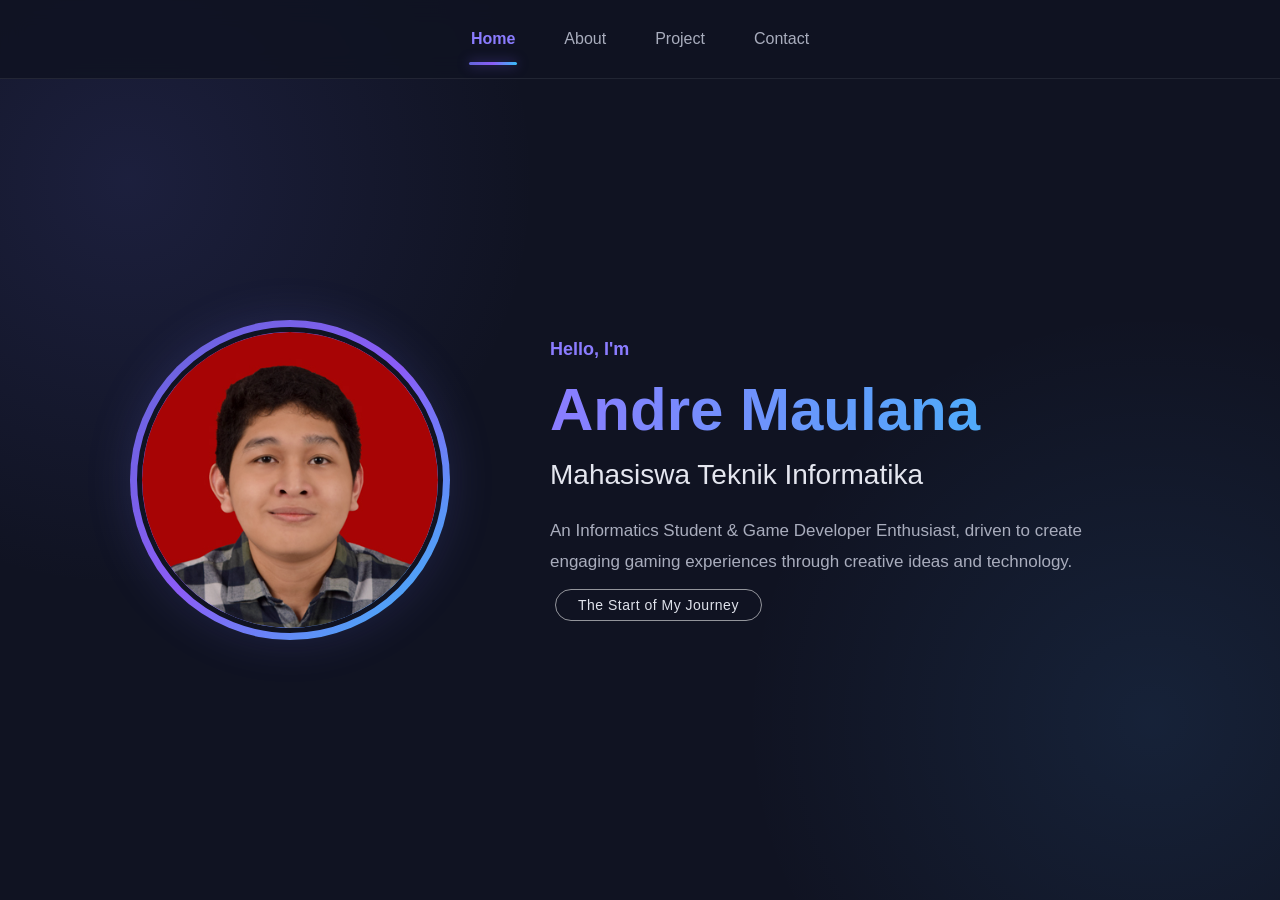
==== index.html @ ea24f6a0 "Update project" ====
<!DOCTYPE html>
<html lang="id">

<head>
    <meta charset="UTF-8">
    <meta name="viewport" content="width=device-width, initial-scale=1.0">

    <title>Andre Maulana - Portfolio</title>

    <link rel="stylesheet" href="css/style.css">
</head>

<body>
    <!-- Navigation -->
    <header class="navbar">

        <nav>
            <a href="index.html">Home</a>
            <a href="about.html">About</a>
            <a href="project.html">Project</a>
            <a href="contact.html">Contact</a>
        </nav>
    </header>


    <!-- Halaman Utama -->
        <main>

            <section class="hero">

            <!-- Foto -->
                <div class="profile">
                    <img src="asset/3x4.png" alt="Foto Andre Maulana">
                </div>


            <!-- Deskripsi -->
                <div class="hero-content">

                    <p class="greeting">
                        Hello, I'm
                    </p>

                    <h1>
                        Andre Maulana
                    </h1>

                    <h2>
                        Mahasiswa Teknik Informatika
                    </h2>

                    <p class="description">
                        An Informatics Student & Game Developer Enthusiast, 
                        driven to create engaging gaming experiences through creative ideas and technology.
                    </p>

                    <p class="journey">
                        The Start of My Journey
                    </p>

                </div>

            </section>

        </main>
    <script src="js/script.js"></script>    
</body>

</html>
---- css/style.css ----
/* =========================
   RESET
========================= */

*{
    margin: 0;
    padding: 0;
    box-sizing: border-box;
}

html {
    scroll-behavior: smooth;
}

body {
    font-family: Arial, sans-serif;
    background:
        radial-gradient(circle at 10% 20%, rgba(98, 102, 217, 0.15), transparent 30%),
        radial-gradient(circle at 90% 80%, rgba(77, 166, 255, 0.10), transparent 30%),
        #101322;
    color: #ffffff;
    min-height: 100vh;
}

/* =========================
   PAGE TRANSITION
========================= */

/*
   Jangan membuat body menjadi opacity: 0.
   Itu menyebabkan browser sempat menampilkan layar putih
   ketika berpindah ke halaman berikutnya.

   Sebagai gantinya, gunakan overlay gelap di atas halaman.
*/
body::before {
    content: "";
    position: fixed;
    inset: 0;
    z-index: 9999;
    pointer-events: none;

    background: #101322;
    opacity: 0;

    transition: opacity 0.28s ease;
}

body.page-leaving::before {
    opacity: 1;
}


/* Animasi masuk halaman setelah navigasi selesai */
main {
    animation: pageEnter 0.32s ease-out both;
}

@keyframes pageEnter {
    from {
        opacity: 0;
        transform: translateY(8px);
    }

    to {
        opacity: 1;
        transform: translateY(0);
    }
}

/* Pengguna yang mematikan animasi tidak mendapat efek transisi */
@media (prefers-reduced-motion: reduce) {
    body::before,
    main {
        transition: none;
        animation: none;
    }
}


/* =========================
   NAVIGATION
========================= */

.navbar {
    position: fixed;
    top: 0;
    left: 0;
    width: 100%;
    padding: 22px 0;
    background: rgba(16, 19, 34, 0.86);
    backdrop-filter: blur(12px);
    z-index: 1000;
    border-bottom: 1px solid rgba(255, 255, 255, 0.08);
}

.navbar nav {
    display: flex;
    justify-content: center;
    align-items: center;
    gap: 45px;
}

.navbar nav a {
    position: relative;
    text-decoration: none;
    color: #a9adbd;
    font-size: 16px;
    font-weight: 500;
    padding: 8px 2px;
    transition: color 0.3s ease, transform 0.3s ease;
}

.navbar nav a:hover {
    color: #ffffff;
    transform: translateY(-2px);
}

.navbar nav a.active {
    color: #8b7cff;
    font-weight: 600;
}

.navbar nav a.active::after {
    content: "";
    position: absolute;
    left: 0;
    bottom: -9px;
    width: 100%;
    height: 3px;
    border-radius: 10px;
    background: linear-gradient(90deg, #6266d9, #8b5cf6, #38bdf8);
    box-shadow: 0 0 12px rgba(124, 92, 255, 0.55);
}


/* =========================
   HOME
========================= */

.hero {
    min-height: 100vh;
    display: flex;
    justify-content: center;
    align-items: center;
    gap: 100px;
    padding: 120px 80px 60px;
}

.profile {
    width: 320px;
    height: 320px;
    padding: 7px;
    border-radius: 50%;
    background: linear-gradient(135deg, #6266d9, #8b5cf6, #38bdf8);
    flex-shrink: 0;
    box-shadow: 0 0 45px rgba(98, 102, 217, 0.20);
}

.profile img {
    width: 100%;
    height: 100%;
    object-fit: cover;
    border-radius: 50%;
    border: 5px solid #101322;
}

.hero-content {
    max-width: 600px;
}

.greeting {
    color: #8b7cff;
    font-size: 18px;
    font-weight: 600;
    margin-bottom: 15px;
}

.hero h1 {
    font-size: 60px;
    font-weight: 700;
    margin-bottom: 15px;
    background: linear-gradient(90deg, #8b7cff, #38bdf8);
    -webkit-background-clip: text;
    -webkit-text-fill-color: transparent;
}

.hero h2 {
    font-size: 28px;
    font-weight: 400;
    color: #e4e6ef;
    margin-bottom: 25px;
}

.description {
    max-width: 700px;
    font-size: 17px;
    line-height: 1.8;
    color: #a9adbd;
}

.journey {
    display: inline-block;

    margin-top: 12px;
    margin-left: 5px;

    padding: 7px 22px;

    color: #dfe2eb;

    font-size: 14px;

    font-weight: 400;

    letter-spacing: 0.5px;

    border: 1px solid rgba(255, 255, 255, 0.55);

    border-radius: 50px;

    background: transparent;

    transition: 0.3s ease;
}

/* =========================
   SOCIAL MEDIA
========================= */

.social-media {
    display: flex;
    align-items: center;
    gap: 15px;
    margin-top: 35px;
}

.social-media a,
.contact a {
    width: 45px;
    height: 45px;
    display: flex;
    justify-content: center;
    align-items: center;
    border-radius: 10px;
    background: rgba(255, 255, 255, 0.04);
    border: 1px solid rgba(255, 255, 255, 0.08);
    transition: 0.3s ease;
}

.social-media a:hover,
.contact a:hover {
    background: rgba(124, 92, 255, 0.14);
    border-color: rgba(139, 124, 255, 0.4);
    transform: translateY(-4px);
}

.social-media img {
    width: 25px;
    height: 25px;
    object-fit: contain;
}


/* =========================
   GENERAL PAGE
========================= */

.page-content {
    min-height: 100vh;
    display: flex;
    flex-direction: column;
    justify-content: center;
    align-items: center;
    text-align: center;
    padding: 120px 20px 60px;
}

.page-content h1 {
    font-size: 48px;
    margin-bottom: 25px;
    background: linear-gradient(90deg, #8b7cff, #38bdf8);
    -webkit-background-clip: text;
    -webkit-text-fill-color: transparent;
}

.page-content > p {
    max-width: 700px;
    color: #a9adbd;
    font-size: 18px;
    line-height: 1.8;
}


/* =========================
   PROJECT
========================= */

.project {
    width: 700px;
    max-width: 90%;
    padding: 30px;
    margin: 15px 0;

    background: rgba(255, 255, 255, 0.035);
    border: 1px solid rgba(255, 255, 255, 0.08);
    border-radius: 14px;

    text-align: left;
    transition: 0.3s ease;
}

.project:hover {
    transform: translateY(-6px);
    border-color: rgba(139, 124, 255, 0.35);
    box-shadow: 0 15px 35px rgba(0, 0, 0, 0.20);
}


/* Judul project */
.project h2 {
    margin: 0 0 25px 0;
}


/* Bagian gambar + informasi */
.project-content {
    display: flex;
    flex-direction: row;
    align-items: center; 
    gap: 25px;          
}


/* Gambar di sebelah kiri */
.project-image {
    width: 200px;        /* Atur lebar gambar sesuai kebutuhan */
    flex-shrink: 0;
}

.project-image img {
    width: 100%;
    height: 150px;
    object-fit: cover;
    border-radius: 10px;
}

/* Informasi / Deskripsi di sebelah kanan */
.project-info {
    flex: 1;
}

.project-info p {
    margin: 0;
    line-height: 1.7;
    color: #ffffff;
}
/* Mengubah warna font deskripsi menjadi putih */
.project-info p {
    margin: 0 0 15px 0;
    line-height: 1.7;
    color: #ffffff; /* Teks warna putih */
    font-size: 16px;
}

/* =========================
   GITHUB PROJECT BUTTON
========================= */

.github-button {
    display: inline-flex;
    align-items: center;
    gap: 10px;

    margin-top: 12px;
    padding: 9px 16px;

    text-decoration: none;
    color: #dfe2eb;

    background: rgba(255, 255, 255, 0.04);
    border: 1px solid rgba(255, 255, 255, 0.10);
    border-radius: 10px;

    font-size: 14px;
    font-weight: 500;

    transition: 0.3s ease;
}


/* Icon GitHub */
.github-icon {
    width: 22px;
    height: 22px;

    object-fit: contain;

    transition: transform 0.3s ease;
}


/* Panah */
.arrow-icon {
    color: #8b7cff;
    font-size: 18px;

    transition:
        transform 0.3s ease,
        color 0.3s ease;
}


/* Hover */
.github-button:hover {
    color: #ffffff;

    background: rgba(139, 124, 255, 0.10);
    border-color: rgba(139, 124, 255, 0.45);

    transform: translateY(-3px);

    box-shadow:
        0 8px 20px rgba(0, 0, 0, 0.18);
}


/* Icon ikut sedikit membesar */
.github-button:hover .github-icon {
    transform: scale(1.08);
}


/* Panah bergerak ke kanan */
.github-button:hover .arrow-icon {
    color: #38bdf8;
    transform: translateX(4px);
}


/* =========================
   ABOUT PAGE
========================= */

.about-page {

    min-height: 100vh;

    padding: 130px 60px 70px;

    display: flex;

    flex-direction: column;

    align-items: center;

}


/* Judul */

.about-page > h1 {

    font-size: 52px;

    margin-bottom: 45px;

    background: linear-gradient(
        90deg,
        #8b7cff,
        #38bdf8
    );

    -webkit-background-clip: text;

    -webkit-text-fill-color: transparent;

}


/* =========================
   CONTAINER
========================= */

.about-container {

    width: 100%;

    max-width: 1000px;

    min-height: 550px;

    padding: 55px;

    background: rgba(255, 255, 255, 0.035);

    border: 1px solid rgba(255, 255, 255, 0.10);

    border-radius: 20px;

    box-shadow:
        0 20px 50px rgba(0, 0, 0, 0.20);

}


/* =========================
   DESCRIPTION
========================= */

.about-description {

    max-width: 850px;

}


.about-description h2 {

    color: #ffffff;

    font-size: 28px;

    margin-bottom: 25px;

}


.about-description p {

    color: #a9adbd;

    font-size: 17px;

    line-height: 1.8;

    margin-bottom: 15px;

}


/* =========================
   CARDS
========================= */

.about-cards {

    display: grid;

    grid-template-columns:
        repeat(3, 1fr);

    gap: 25px;

    margin-top: 80px;

}


/* Card */

.about-card {

    min-height: 150px;

    padding: 25px;

    border-radius: 14px;

    background:
        rgba(255, 255, 255, 0.04);

    border:
        1px solid rgba(255, 255, 255, 0.08);

    transition:
        transform 0.3s ease,
        border-color 0.3s ease,
        box-shadow 0.3s ease;

}


/* Hover */

.about-card:hover {

    transform: translateY(-7px);

    border-color:
        rgba(139, 124, 255, 0.5);

    box-shadow:
        0 15px 30px
        rgba(0, 0, 0, 0.25);

}


/* Judul card */

.about-card h3 {

    color: #8b7cff;

    font-size: 20px;

    margin-bottom: 18px;

}


/* Isi card */

.about-card p {

    color: #ffffff;

    font-size: 16px;

    margin-bottom: 8px;

}


/* Keterangan */

.about-card span {

    color: #8f94a8;

    font-size: 14px;

}


/* =========================
   CONTACT PAGE
========================= */

.contact-page {

    min-height: 100vh;

    display: flex;

    flex-direction: column;

    align-items: center;

    padding: 140px 25px 70px;

}


/* Label kecil */

.contact-label {

    color: #8b7cff;

    font-size: 14px;

    font-weight: 600;

    letter-spacing: 3px;

    margin-bottom: 12px;

}


/* Judul */

.contact-page h1 {

    font-size: 52px;

    margin-bottom: 18px;

    background: linear-gradient(
        90deg,
        #8b7cff,
        #38bdf8
    );

    -webkit-background-clip: text;

    -webkit-text-fill-color: transparent;

}


/* Deskripsi */

.contact-intro {

    color: #a9adbd;

    font-size: 17px;

    line-height: 1.7;

    text-align: center;

    max-width: 550px;

    margin-bottom: 45px;

}

.find-online {
    color: #a9adbd;
    font-size: 17px;
    line-height: 1.7;
    text-align: center;
}


/* =========================
   EMAIL CARD
========================= */

.email-card {

    width: 100%;

    max-width: 650px;

    padding: 22px 25px;

    display: flex;

    align-items: center;

    gap: 20px;

    text-decoration: none;

    background: rgba(255, 255, 255, 0.04);

    border: 1px solid rgba(255, 255, 255, 0.09);

    border-radius: 14px;

    transition: 0.3s ease;

}


.email-card:hover {

    transform: translateY(-4px);

    border-color: rgba(139, 124, 255, 0.5);

    background: rgba(139, 124, 255, 0.07);

    box-shadow:
        0 12px 30px rgba(0, 0, 0, 0.2);

}


/* Icon Email */

.contact-icon {

    width: 50px;

    height: 50px;

    display: flex;

    justify-content: center;

    align-items: center;

    border-radius: 10px;

    background: rgba(139, 124, 255, 0.12);

}


.contact-icon img {

    width: 25px;

    height: 25px;

    object-fit: contain;

}


/* Informasi email */

.email-info {

    flex: 1;

}


.email-info span {

    display: block;

    color: #8b7cff;

    font-size: 13px;

    margin-bottom: 5px;

}


.email-info p {

    color: #ffffff;

    font-size: 16px;

}


/* Arrow */

.arrow {

    color: #8b7cff;

    font-size: 25px;

    transition: 0.3s ease;

}


.email-card:hover .arrow {

    transform: translateX(5px);

}


/* =========================
   SOCIAL
========================= */

.online {

    width: 100%;

    max-width: 650px;

    margin-top: 55px;

}


.online h2 {

    color: #ffffff;

    font-size: 20px;

    font-weight: 500;

    text-align: center;

    margin-bottom: 22px;

}


.contact-social {

    display: grid;

    grid-template-columns:
        repeat(3, 1fr);

    gap: 15px;

}


/* Social Card */

.social-card {

    padding: 22px 15px;

    display: flex;

    flex-direction: column;

    justify-content: center;

    align-items: center;

    gap: 12px;

    text-decoration: none;

    color: #a9adbd;

    background: rgba(255, 255, 255, 0.035);

    border: 1px solid rgba(255, 255, 255, 0.08);

    border-radius: 12px;

    transition: 0.3s ease;

}


.social-card img {

    width: 27px;

    height: 27px;

    object-fit: contain;

}


.social-card span {

    font-size: 14px;

}


.social-card:hover {

    color: #ffffff;

    transform: translateY(-5px);

    border-color: rgba(139, 124, 255, 0.45);

    background: rgba(139, 124, 255, 0.08);

}


/* =========================
   MOBILE
========================= */

@media (max-width: 768px) {

    .contact-page {

        padding-top: 120px;

    }


    .contact-page h1 {

        font-size: 42px;

    }


    .contact-intro {

        font-size: 15px;

    }


    .contact-social {

        grid-template-columns: 1fr;

    }


    .social-card {

        flex-direction: row;

        justify-content: flex-start;

        padding: 17px 20px;

    }

}


/* =========================
   RESPONSIVE
========================= */

@media (max-width: 768px) {

    /* Navigation */
    .navbar {
        padding: 17px 12px;
    }

    .navbar nav {
        width: 100%;
        justify-content: space-between;
        gap: 8px;
    }

    .navbar nav a {
        font-size: 13px;
        padding: 7px 3px;
    }

    .navbar nav a.active::after {
        bottom: -5px;
        height: 2px;
    }

    /* ABOUT */
    .about-page {
        width: 100%;
        min-height: 100vh;
        padding: 115px 15px 50px;
    }

    .about-page > h1 {
        font-size: 40px;
        text-align: center;
        margin-bottom: 25px;
    }

    .about-container {
        width: 100%;
        max-width: 520px;
        min-height: auto;
        padding: 25px 20px;
        border-radius: 16px;
    }

    .about-description {
        width: 100%;
        max-width: none;
    }

    .about-description h2 {
        font-size: 24px;
        margin-bottom: 18px;
    }

    .about-description p {
        font-size: 15px;
        line-height: 1.75;
        margin-bottom: 15px;
    }

    /* Cards menjadi satu kolom di HP */
    .about-cards {
        width: 100%;
        display: grid;
        grid-template-columns: 1fr;
        gap: 14px;
        margin-top: 30px;
    }

    .about-card {
        width: 100%;
        min-height: auto;
        padding: 20px;
        border-radius: 13px;
    }

    .about-card h3 {
        font-size: 19px;
        margin-bottom: 12px;
    }

    .about-card p {
        font-size: 15px;
        margin-bottom: 6px;
    }

    .about-card span {
        font-size: 13px;
        line-height: 1.5;
    }

    /* Hover tidak menggeser card pada touchscreen */
    .about-card:hover {
        transform: none;
    }

    /* Other existing pages */
    .contact-page {
        padding-top: 120px;
    }

    .contact-page h1 {
        font-size: 42px;
    }

    .contact-intro {
        font-size: 15px;
    }

    .contact-social {
        grid-template-columns: 1fr;
    }

    .social-card {
        flex-direction: row;
        justify-content: flex-start;
        padding: 17px 20px;
    }

    .page-content {
        min-height: 100vh;
        padding: 115px 15px 50px;
    }

    .page-content h1 {
        font-size: 38px;
        margin-bottom: 22px;
    }

    .project {
        width: 100%;
        max-width: 520px;
        padding: 22px 18px;
        margin: 10px 0;
        border-radius: 14px;
    }

    .project h2 {
        font-size: 22px;
        margin-bottom: 18px;
    }

    .project-content {
        flex-direction: column;
        align-items: stretch;
        gap: 18px;
    }

    .project-image {
        width: 100%;
    }

    .project-image img {
        display: block;
        width: 100%;
        height: auto;
        max-height: 230px;
        object-fit: cover;
        border-radius: 10px;
    }

    .project-info {
        width: 100%;
    }

    .project-info p {
        font-size: 15px;
        line-height: 1.7;
        margin-bottom: 12px;
    }

    .github-button {
        width: 100%;
        justify-content: center;
        padding: 11px 14px;
    }

    .project:hover,
    .github-button:hover {
        transform: none;
    }

    .hero {
        flex-direction: column;
        gap: 40px;
        padding: 130px 25px 60px;
        text-align: center;
    }

    .profile {
        width: 230px;
        height: 230px;
    }

    .hero h1 {
        font-size: 45px;
    }

    .hero h2 {
        font-size: 24px;
    }

    .description {
        font-size: 15px;
    }

    .social-media {
        justify-content: center;
    }

    .about {
        flex-direction: column;
        gap: 40px;
        padding: 130px 25px 60px;
        text-align: center;
    }

    .about-profile {
        width: 230px;
        height: 230px;
    }

    .about-content h1 {
        font-size: 42px;
    }

    .about-content h2 {
        font-size: 22px;
    }

    .about-info {
        justify-content: center;
        flex-direction: column;
        align-items: center;
    }
}

/* HP yang sangat kecil */
@media (max-width: 380px) {

    .navbar nav {
        gap: 4px;
    }

    .navbar nav a {
        font-size: 12px;
    }

    .about-page {
        padding-left: 12px;
        padding-right: 12px;
    }

    .about-page > h1 {
        font-size: 34px;
    }

    .about-container {
        padding: 22px 15px;
    }

    .about-description h2 {
        font-size: 22px;
    }

    .about-description p {
        font-size: 14px;
    }

    .about-card {
        padding: 18px;
    }

    .about-card h3 {
        font-size: 18px;
    }

    .page-content {
        padding-left: 12px;
        padding-right: 12px;
    }

    .page-content h1 {
        font-size: 34px;
    }

    .project {
        padding: 20px 15px;
    }

    .project h2 {
        font-size: 20px;
    }
}
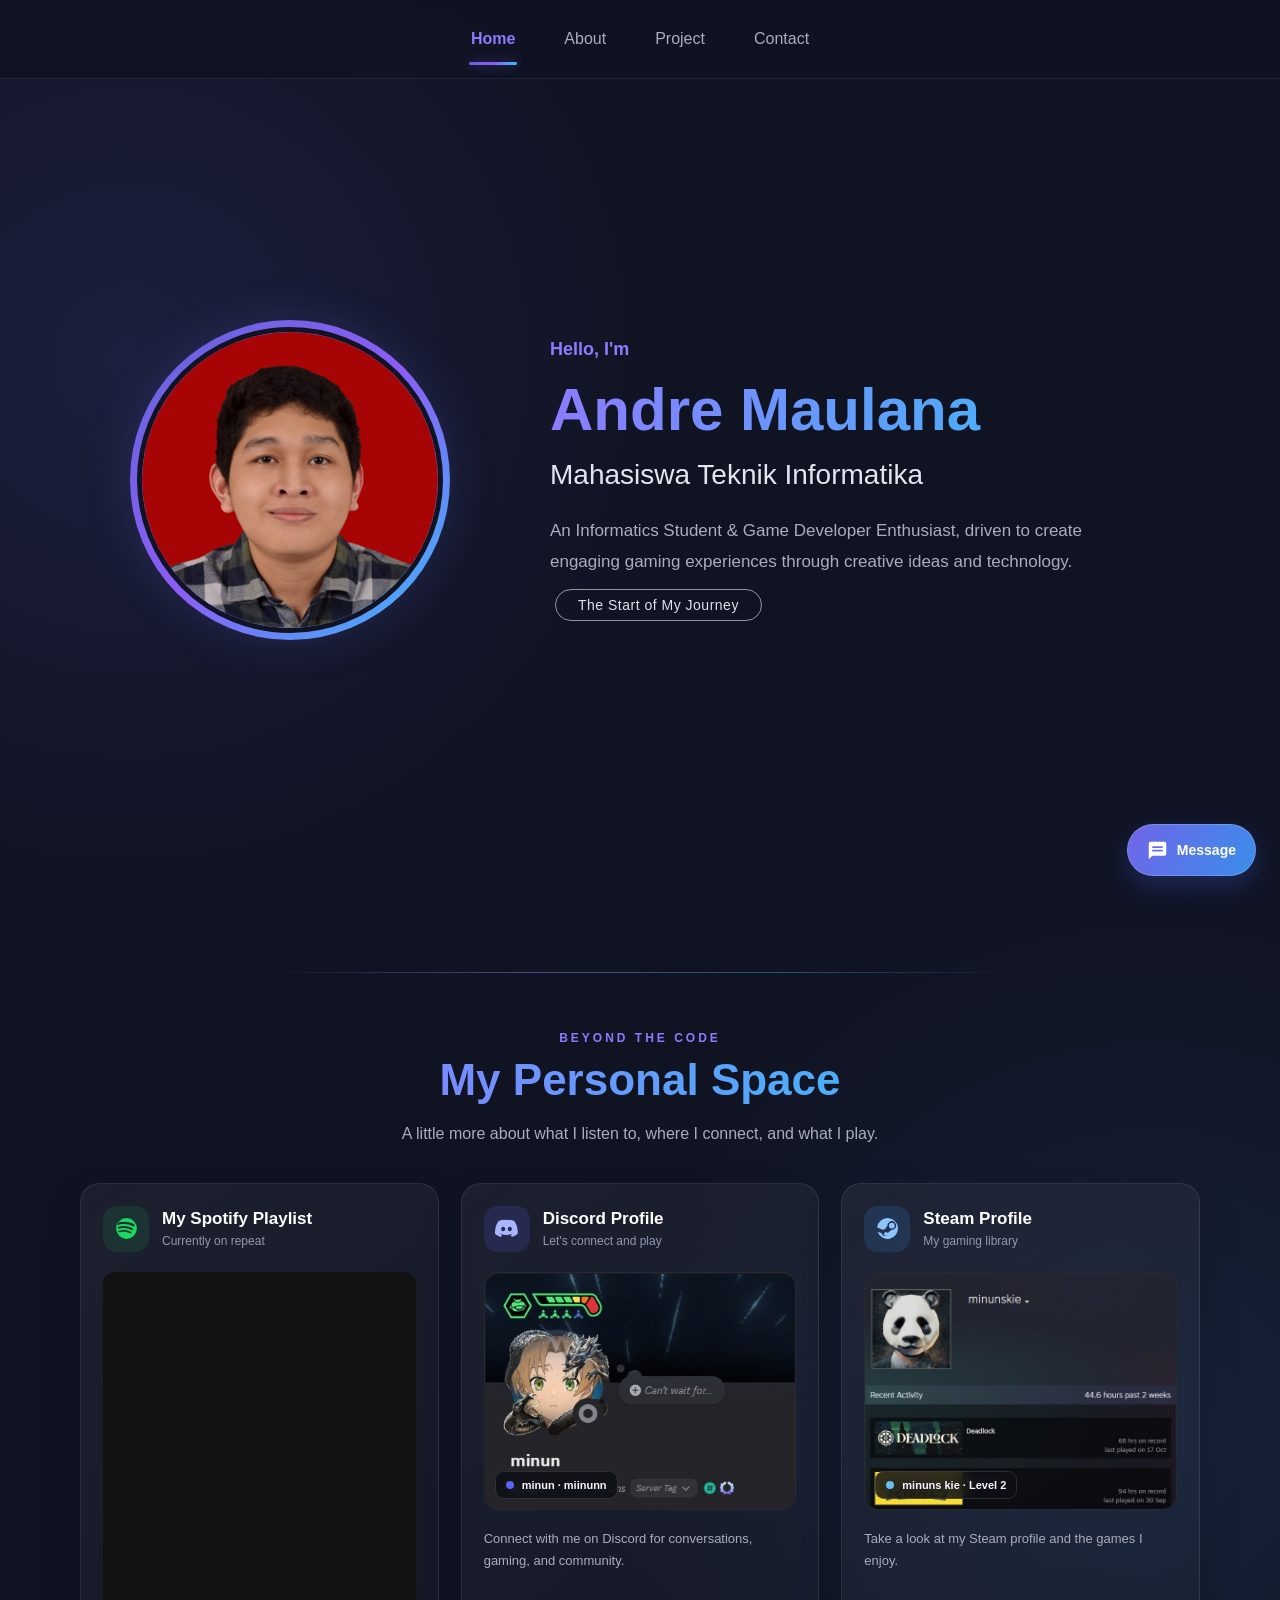
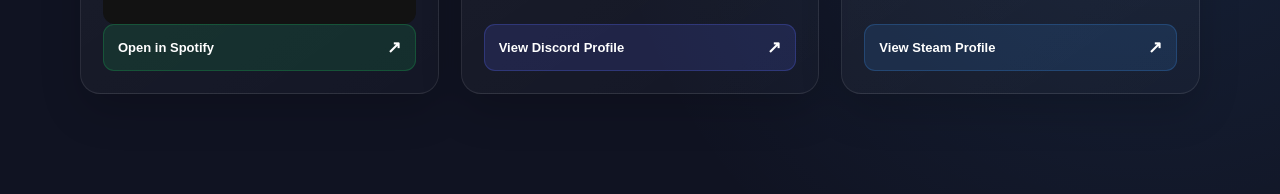
==== commit 6efbb371: "Update portfolio and add profile previews" ====
--- a/index.html
+++ b/index.html
@@ -62,8 +62,115 @@
 
             </section>
 
+            <!-- My Personal Space -->
+            <section class="personal-space" id="personal-space">
+                <div class="personal-space-heading">
+                    <p class="personal-space-eyebrow">BEYOND THE CODE</p>
+                    <h2>My Personal Space</h2>
+                    <p>A little more about what I listen to, where I connect, and what I play.</p>
+                </div>
+
+                <div class="personal-space-grid">
+                    <!-- Spotify Playlist -->
+                    <article class="space-card spotify-card">
+                        <div class="space-card-heading">
+                            <span class="space-icon spotify-icon" aria-hidden="true">
+                                <svg viewBox="0 0 24 24"><path d="M12 2a10 10 0 1 0 0 20 10 10 0 0 0 0-20Zm4.59 14.42a.75.75 0 0 1-1.03.25c-2.82-1.72-6.37-2.11-10.55-1.16a.75.75 0 1 1-.33-1.46c4.58-1.05 8.51-.59 11.66 1.34.35.21.46.68.25 1.03Zm1.47-3.27a.94.94 0 0 1-1.29.31c-3.23-1.99-8.15-2.57-11.97-1.41a.94.94 0 1 1-.55-1.8c4.36-1.32 9.78-.68 13.5 1.61.44.27.58.85.31 1.29Zm.13-3.4c-3.87-2.3-10.26-2.52-13.96-1.39a1.13 1.13 0 1 1-.66-2.16c4.25-1.29 11.32-1.04 15.79 1.61a1.13 1.13 0 0 1-1.17 1.94Z"/></svg>
+                            </span>
+                            <div>
+                                <h3>My Spotify Playlist</h3>
+                                <p>Currently on repeat</p>
+                            </div>
+                        </div>
+                        <div class="spotify-embed-wrap">
+                            <iframe
+                                title="Spotify playlist"
+                                src="https://open.spotify.com/embed/playlist/0wyf0Ljpw8PHSHs7iFfiK2?utm_source=generator&theme=0"
+                                width="100%" height="352" frameborder="0"
+                                allow="autoplay; clipboard-write; encrypted-media; fullscreen; picture-in-picture"
+                                loading="lazy" referrerpolicy="strict-origin-when-cross-origin"></iframe>
+                        </div>
+                        <a class="space-external-link spotify-link" href="https://open.spotify.com/playlist/0wyf0Ljpw8PHSHs7iFfiK2?si=00b1a86e80014480" target="_blank" rel="noopener noreferrer">Open in Spotify <span aria-hidden="true">↗</span></a>
+                    </article>
+
+                    <!-- Discord Profile -->
+                    <article class="space-card discord-card">
+                        <div class="space-card-heading">
+                            <span class="space-icon discord-icon" aria-hidden="true">
+                                <svg viewBox="0 0 24 24"><path d="M19.73 5.1A18.2 18.2 0 0 0 15.24 3.7l-.22.45a16.7 16.7 0 0 1 4.02 1.54 13.8 13.8 0 0 0-14.08 0 16.7 16.7 0 0 1 4.02-1.54l-.22-.45A18.2 18.2 0 0 0 4.27 5.1C1.44 9.28.67 13.36 1.05 17.38a18.1 18.1 0 0 0 5.5 2.78l1.19-1.93a11.8 11.8 0 0 1-1.87-.9l.46-.36c3.61 1.67 7.53 1.67 11.1 0l.47.36c-.6.36-1.23.66-1.88.9l1.19 1.93a18.1 18.1 0 0 0 5.5-2.78c.45-4.66-.77-8.7-2.98-12.28ZM8.8 14.65c-1.08 0-1.97-.98-1.97-2.18s.87-2.18 1.97-2.18 1.99.98 1.97 2.18c0 1.2-.87 2.18-1.97 2.18Zm6.4 0c-1.08 0-1.97-.98-1.97-2.18s.87-2.18 1.97-2.18 1.99.98 1.97 2.18c0 1.2-.87 2.18-1.97 2.18Z"/></svg>
+                            </span>
+                            <div>
+                                <h3>Discord Profile</h3>
+                                <p>Let's connect and play</p>
+                            </div>
+                        </div>
+                        <div class="space-profile-visual discord-visual profile-screenshot-wrap">
+                            <img class="profile-screenshot discord-screenshot" src="assets/discord-profile-preview.jpg" alt="Cuplikan profil Discord minun dengan avatar anime, banner, nama profil, dan bio" loading="lazy">
+                            <div class="profile-image-caption"><span class="profile-live-dot"></span> minun · miinunn</div>
+                        </div>
+                        <p class="space-card-description">Connect with me on Discord for conversations, gaming, and community.</p>
+                        <a class="space-external-link discord-link" href="https://discord.com/users/867600068755456031" target="_blank" rel="noopener noreferrer">View Discord Profile <span aria-hidden="true">↗</span></a>
+                    </article>
+
+                    <!-- Steam Profile -->
+                    <article class="space-card steam-card">
+                        <div class="space-card-heading">
+                            <span class="space-icon steam-icon" aria-hidden="true">
+                                <svg viewBox="0 0 24 24"><path d="M12 2a10 10 0 0 0-9.94 8.93l5.37 2.22a3.15 3.15 0 0 1 1.78-.55c.12 0 .24.01.36.02l2.39-3.47v-.05a4.2 4.2 0 1 1 4.2 4.2h-.1l-3.41 2.44c0 .09.01.18.01.27a3.16 3.16 0 0 1-6.25.65l-3.84-1.59A10 10 0 1 0 12 2Zm-3.27 15.9a2.1 2.1 0 0 0 3.87-1.1c0-.16-.02-.32-.05-.47l-2.27-.94a2.1 2.1 0 0 0-1.55 2.51ZM16.16 12a2.8 2.8 0 1 0 0-5.6 2.8 2.8 0 0 0 0 5.6Z"/></svg>
+                            </span>
+                            <div>
+                                <h3>Steam Profile</h3>
+                                <p>My gaming library</p>
+                            </div>
+                        </div>
+                        <div class="space-profile-visual steam-visual profile-screenshot-wrap">
+                            <img class="profile-screenshot steam-screenshot" src="assets/steam-profile-preview.jpg" alt="Cuplikan profil Steam minuns kie level 2 dengan aktivitas Deadlock, Marvel Rivals, dan Counter-Strike 2" loading="lazy">
+                            <div class="profile-image-caption"><span class="profile-live-dot steam-dot"></span> minuns kie · Level 2</div>
+                        </div>
+                        <p class="space-card-description">Take a look at my Steam profile and the games I enjoy.</p>
+                        <a class="space-external-link steam-link" href="https://steamcommunity.com/id/minuskie/" target="_blank" rel="noopener noreferrer">View Steam Profile <span aria-hidden="true">↗</span></a>
+                    </article>
+                </div>
+            </section>
+
         </main>
     <script src="js/script.js"></script>    
+
+    <!-- Floating Message Widget -->
+    <div class="message-widget" id="messageWidget">
+        <section class="message-panel" id="messagePanel" aria-labelledby="messagePanelTitle" hidden>
+            <div class="message-panel-header">
+                <div>
+                    <p class="message-eyebrow">LET'S TALK</p>
+                    <h2 id="messagePanelTitle">Kirim Pesan</h2>
+                </div>
+                <button class="message-close" id="messageClose" type="button" aria-label="Tutup formulir">&times;</button>
+            </div>
+            <p class="message-description">Ada pertanyaan atau ingin berdiskusi? Kirim pesan melalui formulir ini.</p>
+            <form id="messageForm">
+                <label for="messageName">Nama</label>
+                <input id="messageName" name="name" type="text" placeholder="Nama kamu" required maxlength="100">
+
+                <label for="messageEmail">Email</label>
+                <input id="messageEmail" name="email" type="email" placeholder="nama@email.com" required maxlength="150">
+
+                <label for="messageText">Pesan</label>
+                <textarea id="messageText" name="message" rows="4" placeholder="Tulis pesan kamu..." required maxlength="3000"></textarea>
+
+                <button class="message-submit" type="submit">Kirim Pesan <span aria-hidden="true">→</span></button>
+                <p class="message-note">Tombol kirim akan membuka aplikasi email kamu untuk mengirim pesan.</p>
+            </form>
+        </section>
+        <button class="message-toggle" id="messageToggle" type="button"
+                aria-expanded="false" aria-controls="messagePanel" aria-label="Buka formulir pesan">
+            <svg viewBox="0 0 24 24" aria-hidden="true">
+                <path d="M20 2H4a2 2 0 0 0-2 2v18l4-4h14a2 2 0 0 0 2-2V4a2 2 0 0 0-2-2Zm-2 11H6v-2h12v2Zm0-4H6V7h12v2Z"/>
+            </svg>
+            <span>Message</span>
+        </button>
+    </div>
+
+    <script src="js/message-widget.js"></script>
 </body>
 
 </html>
--- a/css/style.css
+++ b/css/style.css
@@ -293,150 +293,156 @@
 
 
 /* =========================
-   PROJECT
+   PROJECT TABLE
 ========================= */
 
-.project {
-    width: 700px;
-    max-width: 90%;
-    padding: 30px;
-    margin: 15px 0;
-
+.project-table-wrapper {
+    width: min(100%, 1000px);
+    overflow-x: auto;
+    margin: 15px auto;
+    border: 1px solid rgba(255, 255, 255, 0.10);
+    border-radius: 14px;
     background: rgba(255, 255, 255, 0.035);
-    border: 1px solid rgba(255, 255, 255, 0.08);
-    border-radius: 14px;
-
+    box-shadow: 0 15px 35px rgba(0, 0, 0, 0.20);
+}
+
+.project-table {
+    width: 100%;
+    border-collapse: collapse;
+    color: #ffffff;
     text-align: left;
-    transition: 0.3s ease;
-}
-
-.project:hover {
-    transform: translateY(-6px);
-    border-color: rgba(139, 124, 255, 0.35);
-    box-shadow: 0 15px 35px rgba(0, 0, 0, 0.20);
-}
-
-
-/* Judul project */
-.project h2 {
-    margin: 0 0 25px 0;
-}
-
-
-/* Bagian gambar + informasi */
-.project-content {
-    display: flex;
-    flex-direction: row;
-    align-items: center; 
-    gap: 25px;          
-}
-
-
-/* Gambar di sebelah kiri */
-.project-image {
-    width: 200px;        /* Atur lebar gambar sesuai kebutuhan */
-    flex-shrink: 0;
-}
-
-.project-image img {
-    width: 100%;
-    height: 150px;
+}
+
+.project-table th,
+.project-table td {
+    padding: 20px 24px;
+    border-bottom: 1px solid rgba(255, 255, 255, 0.12);
+    vertical-align: middle;
+}
+
+.project-table th {
+    color: #ffffff;
+    font-size: 16px;
+    font-weight: 600;
+    background: rgba(139, 124, 255, 0.12);
+}
+
+.project-table tbody tr {
+    transition: background 0.25s ease;
+}
+
+.project-table tbody tr:hover {
+    background: rgba(139, 124, 255, 0.08);
+}
+
+.project-table tbody tr:last-child td {
+    border-bottom: none;
+}
+
+.project-table td:first-child,
+.project-table th:first-child {
+    width: 70px;
+    text-align: center;
+}
+
+.project-table a {
+    display: inline-block;
+    color: #8b7cff;
+    text-decoration: none;
+    font-weight: 600;
+    white-space: nowrap;
+    transition: color 0.25s ease;
+}
+
+.project-table a:hover {
+    color: #38bdf8;
+    text-decoration: underline;
+}
+
+/* Gambar judul proyek dan ikon GitHub */
+.project-title {
+    display: flex;
+    flex-direction: column;
+    align-items: flex-start;
+    gap: 12px;
+    min-width: 150px;
+}
+
+.project-thumbnail {
+    display: block;
+    width: 150px;
+    height: 95px;
     object-fit: cover;
-    border-radius: 10px;
-}
-
-/* Informasi / Deskripsi di sebelah kanan */
-.project-info {
-    flex: 1;
-}
-
-.project-info p {
-    margin: 0;
-    line-height: 1.7;
-    color: #ffffff;
-}
-/* Mengubah warna font deskripsi menjadi putih */
-.project-info p {
-    margin: 0 0 15px 0;
-    line-height: 1.7;
-    color: #ffffff; /* Teks warna putih */
-    font-size: 16px;
-}
-
-/* =========================
-   GITHUB PROJECT BUTTON
-========================= */
-
-.github-button {
+    border-radius: 9px;
+    border: 1px solid rgba(255, 255, 255, 0.12);
+}
+
+.project-title span {
+    font-weight: 600;
+}
+
+/* Ikon GitHub pada tabel proyek */
+.project-table td:last-child {
+    text-align: center;
+    vertical-align: middle;
+}
+
+.project-table .github-link {
     display: inline-flex;
     align-items: center;
-    gap: 10px;
-
-    margin-top: 12px;
-    padding: 9px 16px;
-
+    justify-content: center;
+    box-sizing: border-box;
+    width: 44px;
+    height: 44px;
+    padding: 0;
+    margin: 0 auto;
+    border-radius: 12px;
+    background: rgba(255, 255, 255, 0.07);
+    border: 1px solid rgba(255, 255, 255, 0.14);
+    line-height: 0;
+    vertical-align: middle;
     text-decoration: none;
-    color: #dfe2eb;
-
-    background: rgba(255, 255, 255, 0.04);
-    border: 1px solid rgba(255, 255, 255, 0.10);
-    border-radius: 10px;
-
-    font-size: 14px;
-    font-weight: 500;
-
-    transition: 0.3s ease;
-}
-
-
-/* Icon GitHub */
-.github-icon {
+    transition: background 0.25s ease, border-color 0.25s ease,
+                transform 0.25s ease, box-shadow 0.25s ease;
+}
+
+.project-table .github-link-icon {
+    display: block;
+    flex: 0 0 22px;
     width: 22px;
     height: 22px;
-
+    max-width: 22px;
+    max-height: 22px;
+    margin: 0;
+    padding: 0;
     object-fit: contain;
-
-    transition: transform 0.3s ease;
-}
-
-
-/* Panah */
-.arrow-icon {
-    color: #8b7cff;
-    font-size: 18px;
-
-    transition:
-        transform 0.3s ease,
-        color 0.3s ease;
-}
-
-
-/* Hover */
-.github-button:hover {
-    color: #ffffff;
-
-    background: rgba(139, 124, 255, 0.10);
-    border-color: rgba(139, 124, 255, 0.45);
-
-    transform: translateY(-3px);
-
-    box-shadow:
-        0 8px 20px rgba(0, 0, 0, 0.18);
-}
-
-
-/* Icon ikut sedikit membesar */
-.github-button:hover .github-icon {
-    transform: scale(1.08);
-}
-
-
-/* Panah bergerak ke kanan */
-.github-button:hover .arrow-icon {
-    color: #38bdf8;
-    transform: translateX(4px);
-}
-
+    object-position: center;
+    /* Logo asset hitam diubah menjadi putih agar kontras di tema gelap. */
+    filter: brightness(0) invert(1);
+}
+
+.project-table .github-link:hover {
+    background: rgba(139, 124, 255, 0.18);
+    border-color: rgba(139, 124, 255, 0.65);
+    box-shadow: 0 0 14px rgba(139, 124, 255, 0.18);
+    transform: translateY(-2px);
+}
+
+.project-table .github-link:focus-visible {
+    outline: 2px solid #38bdf8;
+    outline-offset: 3px;
+}
+
+@media (max-width: 768px) {
+    .project-thumbnail {
+        width: 125px;
+        height: 80px;
+    }
+
+    .project-title {
+        min-width: 125px;
+    }
+}
 
 /* =========================
    ABOUT PAGE
@@ -1129,57 +1135,23 @@
         margin-bottom: 22px;
     }
 
-    .project {
+    .project-table-wrapper {
         width: 100%;
-        max-width: 520px;
-        padding: 22px 18px;
         margin: 10px 0;
-        border-radius: 14px;
-    }
-
-    .project h2 {
-        font-size: 22px;
-        margin-bottom: 18px;
-    }
-
-    .project-content {
-        flex-direction: column;
-        align-items: stretch;
-        gap: 18px;
-    }
-
-    .project-image {
-        width: 100%;
-    }
-
-    .project-image img {
-        display: block;
-        width: 100%;
-        height: auto;
-        max-height: 230px;
-        object-fit: cover;
-        border-radius: 10px;
-    }
-
-    .project-info {
-        width: 100%;
-    }
-
-    .project-info p {
-        font-size: 15px;
-        line-height: 1.7;
-        margin-bottom: 12px;
-    }
-
-    .github-button {
-        width: 100%;
-        justify-content: center;
-        padding: 11px 14px;
-    }
-
-    .project:hover,
-    .github-button:hover {
-        transform: none;
+        border-radius: 12px;
+    }
+
+    .project-table th,
+    .project-table td {
+        padding: 15px 16px;
+        font-size: 14px;
+        min-width: 105px;
+    }
+
+    .project-table th:first-child,
+    .project-table td:first-child {
+        min-width: 55px;
+        width: 55px;
     }
 
     .hero {
@@ -1294,3 +1266,472 @@
         font-size: 20px;
     }
 }
+
+
+/* Samakan posisi ikon GitHub tepat di tengah kolom Link */
+.project-table {
+    table-layout: fixed;
+}
+
+.project-table th:nth-child(1),
+.project-table td:nth-child(1) {
+    width: 8%;
+}
+
+.project-table th:nth-child(2),
+.project-table td:nth-child(2) {
+    width: 38%;
+}
+
+.project-table th:nth-child(3),
+.project-table td:nth-child(3) {
+    width: 34%;
+}
+
+.project-table th:nth-child(4),
+.project-table td:nth-child(4) {
+    width: 20%;
+    text-align: center;
+    vertical-align: middle;
+}
+
+.project-table td:nth-child(4) > .github-link {
+    display: flex;
+    align-items: center;
+    justify-content: center;
+    width: 44px;
+    height: 44px;
+    margin: 0 auto;
+    float: none;
+}
+
+@media (max-width: 768px) {
+    .project-table {
+        table-layout: auto;
+        min-width: 650px;
+    }
+}
+
+
+
+/* =========================
+   FLOATING MESSAGE FORM
+========================= */
+.message-widget {
+    position: fixed;
+    right: 24px;
+    bottom: 24px;
+    z-index: 2000;
+    font-family: inherit;
+}
+
+.message-toggle {
+    display: flex;
+    align-items: center;
+    justify-content: center;
+    gap: 9px;
+    min-height: 52px;
+    padding: 0 19px;
+    border: 1px solid rgba(255, 255, 255, 0.18);
+    border-radius: 999px;
+    color: #fff;
+    background: linear-gradient(120deg, #7165e8, #398eea);
+    box-shadow: 0 10px 28px rgba(56, 91, 220, 0.32);
+    font: inherit;
+    font-size: 14px;
+    font-weight: 700;
+    cursor: pointer;
+    transition: transform .2s ease, box-shadow .2s ease, filter .2s ease;
+}
+.message-toggle:hover {
+    transform: translateY(-3px);
+    box-shadow: 0 14px 32px rgba(56, 91, 220, 0.42);
+    filter: brightness(1.06);
+}
+.message-toggle svg {
+    width: 21px;
+    height: 21px;
+    fill: currentColor;
+}
+.message-panel {
+    position: absolute;
+    right: 0;
+    bottom: 66px;
+    width: min(360px, calc(100vw - 32px));
+    padding: 22px;
+    border: 1px solid rgba(255, 255, 255, 0.12);
+    border-radius: 18px;
+    color: #fff;
+    background: #171b2d;
+    box-shadow: 0 22px 65px rgba(0, 0, 0, .45);
+    animation: messagePanelIn .2s ease-out both;
+}
+.message-panel[hidden] { display: none; }
+.message-panel-header {
+    display: flex;
+    align-items: flex-start;
+    justify-content: space-between;
+    gap: 12px;
+    margin-bottom: 10px;
+}
+.message-eyebrow {
+    margin: 0 0 5px;
+    color: #8b7cff;
+    font-size: 10px;
+    font-weight: 700;
+    letter-spacing: 2px;
+}
+.message-panel h2 {
+    margin: 0;
+    color: #fff;
+    font-size: 23px;
+}
+.message-close {
+    display: grid;
+    place-items: center;
+    width: 32px;
+    height: 32px;
+    border: 1px solid rgba(255,255,255,.12);
+    border-radius: 9px;
+    color: #dce0ee;
+    background: rgba(255,255,255,.05);
+    font-size: 24px;
+    line-height: 1;
+    cursor: pointer;
+}
+.message-description {
+    margin: 0 0 17px;
+    color: #a9adbd;
+    font-size: 13px;
+    line-height: 1.6;
+}
+#messageForm {
+    display: flex;
+    flex-direction: column;
+    gap: 8px;
+}
+#messageForm label {
+    margin-top: 5px;
+    color: #dfe2ef;
+    font-size: 12px;
+    font-weight: 600;
+}
+#messageForm input,
+#messageForm textarea {
+    width: 100%;
+    min-width: 0;
+    padding: 11px 12px;
+    border: 1px solid rgba(255,255,255,.12);
+    border-radius: 9px;
+    outline: none;
+    color: #fff;
+    background: rgba(255,255,255,.045);
+    font: inherit;
+    font-size: 13px;
+    transition: border-color .2s ease, background .2s ease;
+}
+#messageForm input:focus,
+#messageForm textarea:focus {
+    border-color: #8b7cff;
+    background: rgba(139,124,255,.06);
+}
+#messageForm textarea {
+    resize: vertical;
+    min-height: 90px;
+}
+#messageForm input::placeholder,
+#messageForm textarea::placeholder { color: #777e96; }
+.message-submit {
+    display: flex;
+    align-items: center;
+    justify-content: space-between;
+    margin-top: 8px;
+    padding: 12px 14px;
+    border: 0;
+    border-radius: 10px;
+    color: #fff;
+    background: linear-gradient(100deg, #7165e8, #398eea);
+    font: inherit;
+    font-size: 14px;
+    font-weight: 700;
+    cursor: pointer;
+}
+.message-submit:hover { filter: brightness(1.08); }
+.message-note {
+    margin: 3px 0 0;
+    color: #8f96ad;
+    font-size: 10px;
+    line-height: 1.5;
+}
+@keyframes messagePanelIn {
+    from { opacity: 0; transform: translateY(8px) scale(.98); }
+    to { opacity: 1; transform: translateY(0) scale(1); }
+}
+@media (max-width: 480px) {
+    .message-widget { right: 14px; bottom: 14px; }
+    .message-toggle { min-height: 48px; padding: 0 15px; }
+    .message-panel { bottom: 60px; padding: 18px; }
+}
+@media (prefers-reduced-motion: reduce) {
+    .message-panel { animation: none; }
+    .message-toggle { transition: none; }
+}
+
+
+/* =========================
+   MY PERSONAL SPACE
+========================= */
+.personal-space {
+    width: min(1120px, calc(100% - 48px));
+    margin: 0 auto;
+    padding: 72px 0 100px;
+    scroll-margin-top: 90px;
+}
+
+/* Subtle horizontal separator before My Personal Space */
+.personal-space::before {
+    content: "";
+    display: block;
+    width: min(760px, calc(100vw - 48px));
+    height: 1px;
+    margin: 0 auto 58px;
+    background: linear-gradient(90deg, transparent, rgba(139, 124, 255, 0.48), rgba(56, 189, 248, 0.42), transparent);
+}
+.personal-space-heading {
+    max-width: 720px;
+    margin: 0 auto 36px;
+    text-align: center;
+}
+.personal-space-eyebrow {
+    margin-bottom: 10px;
+    color: #8b7cff;
+    font-size: 12px;
+    font-weight: 700;
+    letter-spacing: 3px;
+}
+.personal-space-heading h2 {
+    margin: 0 0 14px;
+    font-size: clamp(32px, 4vw, 44px);
+    line-height: 1.15;
+    background: linear-gradient(90deg, #8b7cff, #38bdf8);
+    -webkit-background-clip: text;
+    background-clip: text;
+    -webkit-text-fill-color: transparent;
+}
+.personal-space-heading > p:last-child {
+    color: #a9adbd;
+    font-size: 16px;
+    line-height: 1.7;
+}
+.personal-space-grid {
+    display: grid;
+    grid-template-columns: repeat(3, minmax(0, 1fr));
+    align-items: stretch;
+    gap: 22px;
+}
+.space-card {
+    min-width: 0;
+    display: flex;
+    flex-direction: column;
+    padding: 22px;
+    overflow: hidden;
+    border: 1px solid rgba(255,255,255,.09);
+    border-radius: 20px;
+    background: linear-gradient(145deg, rgba(255,255,255,.055), rgba(255,255,255,.018));
+    box-shadow: 0 18px 42px rgba(0,0,0,.16);
+    transition: transform .28s ease, border-color .28s ease, box-shadow .28s ease;
+}
+.space-card:hover {
+    transform: translateY(-5px);
+    border-color: rgba(139,124,255,.42);
+    box-shadow: 0 22px 48px rgba(0,0,0,.24);
+}
+.space-card-heading {
+    display: flex;
+    align-items: center;
+    gap: 13px;
+    margin-bottom: 20px;
+}
+.space-icon {
+    width: 46px;
+    height: 46px;
+    flex: 0 0 46px;
+    display: grid;
+    place-items: center;
+    border-radius: 14px;
+}
+.space-icon svg, .discord-orb svg, .steam-orb svg {
+    display: block;
+    width: 25px;
+    height: 25px;
+    fill: currentColor;
+}
+.spotify-icon { color: #1ed760; background: rgba(30,215,96,.12); }
+.discord-icon { color: #aab4ff; background: rgba(88,101,242,.17); }
+.steam-icon { color: #8ec5ff; background: rgba(56,142,234,.16); }
+.space-card-heading h3 { margin: 0 0 5px; color: #fff; font-size: 17px; }
+.space-card-heading p { margin: 0; color: #9299b0; font-size: 12px; }
+.spotify-embed-wrap {
+    width: 100%;
+    overflow: hidden;
+    border-radius: 12px;
+    background: #121212;
+}
+.spotify-embed-wrap iframe {
+    display: block;
+    width: 100%;
+    min-height: 352px;
+    border: 0;
+    border-radius: 12px;
+}
+.space-profile-visual {
+    position: relative;
+    min-height: 220px;
+    display: flex;
+    flex-direction: column;
+    align-items: center;
+    justify-content: center;
+    gap: 12px;
+    padding: 24px 15px;
+    overflow: hidden;
+    border: 1px solid rgba(255,255,255,.07);
+    border-radius: 14px;
+    text-align: center;
+}
+.space-profile-visual::before {
+    content: "";
+    position: absolute;
+    width: 190px;
+    height: 190px;
+    top: -105px;
+    right: -75px;
+    border-radius: 50%;
+    background: currentColor;
+    opacity: .08;
+    filter: blur(2px);
+}
+.discord-visual { color: #8b96ff; background: linear-gradient(145deg, rgba(88,101,242,.17), rgba(26,30,53,.5)); }
+.steam-visual { color: #83c5ff; background: linear-gradient(145deg, rgba(23,105,170,.2), rgba(26,30,53,.5)); }
+.discord-orb, .steam-orb {
+    position: relative;
+    width: 76px;
+    height: 76px;
+    display: grid;
+    place-items: center;
+    border-radius: 50%;
+    color: #fff;
+    box-shadow: 0 8px 24px rgba(0,0,0,.2);
+}
+.discord-orb { background: #5865f2; }
+.steam-orb { background: #17416a; }
+.discord-orb svg, .steam-orb svg { width: 38px; height: 38px; }
+.space-status-dot {
+    position: absolute;
+    top: calc(50% - 25px);
+    left: calc(50% + 22px);
+    width: 13px;
+    height: 13px;
+    border: 3px solid #20243a;
+    border-radius: 50%;
+    background: #8bd450;
+}
+.space-profile-visual > p { position: relative; margin: 0; color: #f4f5ff; font-size: 14px; font-weight: 600; }
+.space-profile-visual > small { position: relative; color: #a9adbd; font-size: 11px; overflow-wrap: anywhere; }
+.space-card-description {
+    min-height: 54px;
+    margin: 18px 0;
+    color: #a9adbd;
+    font-size: 13px;
+    line-height: 1.7;
+}
+.space-external-link {
+    display: flex;
+    align-items: center;
+    justify-content: space-between;
+    gap: 10px;
+    margin-top: auto;
+    padding: 12px 14px;
+    border: 1px solid rgba(255,255,255,.12);
+    border-radius: 11px;
+    color: #fff;
+    text-decoration: none;
+    font-size: 13px;
+    font-weight: 700;
+    transition: transform .2s ease, filter .2s ease, border-color .2s ease;
+}
+.space-external-link:hover { transform: translateY(-2px); filter: brightness(1.12); }
+.spotify-link { background: rgba(30,215,96,.12); border-color: rgba(30,215,96,.22); }
+.discord-link { background: rgba(88,101,242,.16); border-color: rgba(88,101,242,.28); }
+.steam-link { background: rgba(56,142,234,.14); border-color: rgba(56,142,234,.25); }
+.space-external-link span { font-size: 17px; }
+@media (max-width: 960px) {
+    .personal-space-grid { grid-template-columns: repeat(2, minmax(0, 1fr)); }
+    .spotify-card { grid-column: 1 / -1; }
+    .spotify-embed-wrap iframe { min-height: 300px; }
+}
+@media (max-width: 600px) {
+    .personal-space { width: calc(100% - 30px); padding: 48px 0 76px; }
+    .personal-space-heading { margin-bottom: 25px; }
+    .personal-space-heading > p:last-child { font-size: 14px; }
+    .personal-space-grid { grid-template-columns: minmax(0, 1fr); gap: 16px; }
+    .spotify-card { grid-column: auto; }
+    .space-card { padding: 18px; border-radius: 16px; }
+    .space-profile-visual { min-height: 190px; }
+    .space-card-description { min-height: auto; }
+    .spotify-embed-wrap iframe { min-height: 352px; }
+}
+@media (prefers-reduced-motion: reduce) {
+    .space-card, .space-external-link { transition: none; }
+}
+
+
+/* Real Discord and Steam profile previews */
+.profile-screenshot-wrap {
+    display: block;
+    min-height: 0;
+    height: 238px;
+    padding: 0;
+    background: #171a21;
+    text-align: left;
+    isolation: isolate;
+}
+.profile-screenshot-wrap::before { display: none; }
+.profile-screenshot {
+    display: block;
+    width: 100%;
+    height: 100%;
+    object-fit: cover;
+    object-position: center top;
+    border-radius: 13px;
+    filter: saturate(.96);
+    transition: transform .35s ease, filter .35s ease;
+}
+.space-card:hover .profile-screenshot { transform: scale(1.025); filter: saturate(1.08); }
+.profile-image-caption {
+    position: absolute;
+    z-index: 2;
+    left: 10px;
+    right: 10px;
+    bottom: 10px;
+    display: flex;
+    align-items: center;
+    gap: 8px;
+    width: fit-content;
+    max-width: calc(100% - 20px);
+    padding: 7px 10px;
+    border: 1px solid rgba(255,255,255,.13);
+    border-radius: 9px;
+    background: rgba(12,14,20,.82);
+    color: #f4f5ff;
+    font-size: 11px;
+    font-weight: 700;
+    backdrop-filter: blur(8px);
+}
+.profile-live-dot { flex: 0 0 8px; width: 8px; height: 8px; border-radius: 50%; background: #5865f2; }
+.profile-live-dot.steam-dot { background: #66c0f4; }
+@media (max-width: 600px) {
+    .profile-screenshot-wrap { height: 230px; }
+}
+@media (prefers-reduced-motion: reduce) {
+    .profile-screenshot { transition: none; }
+}
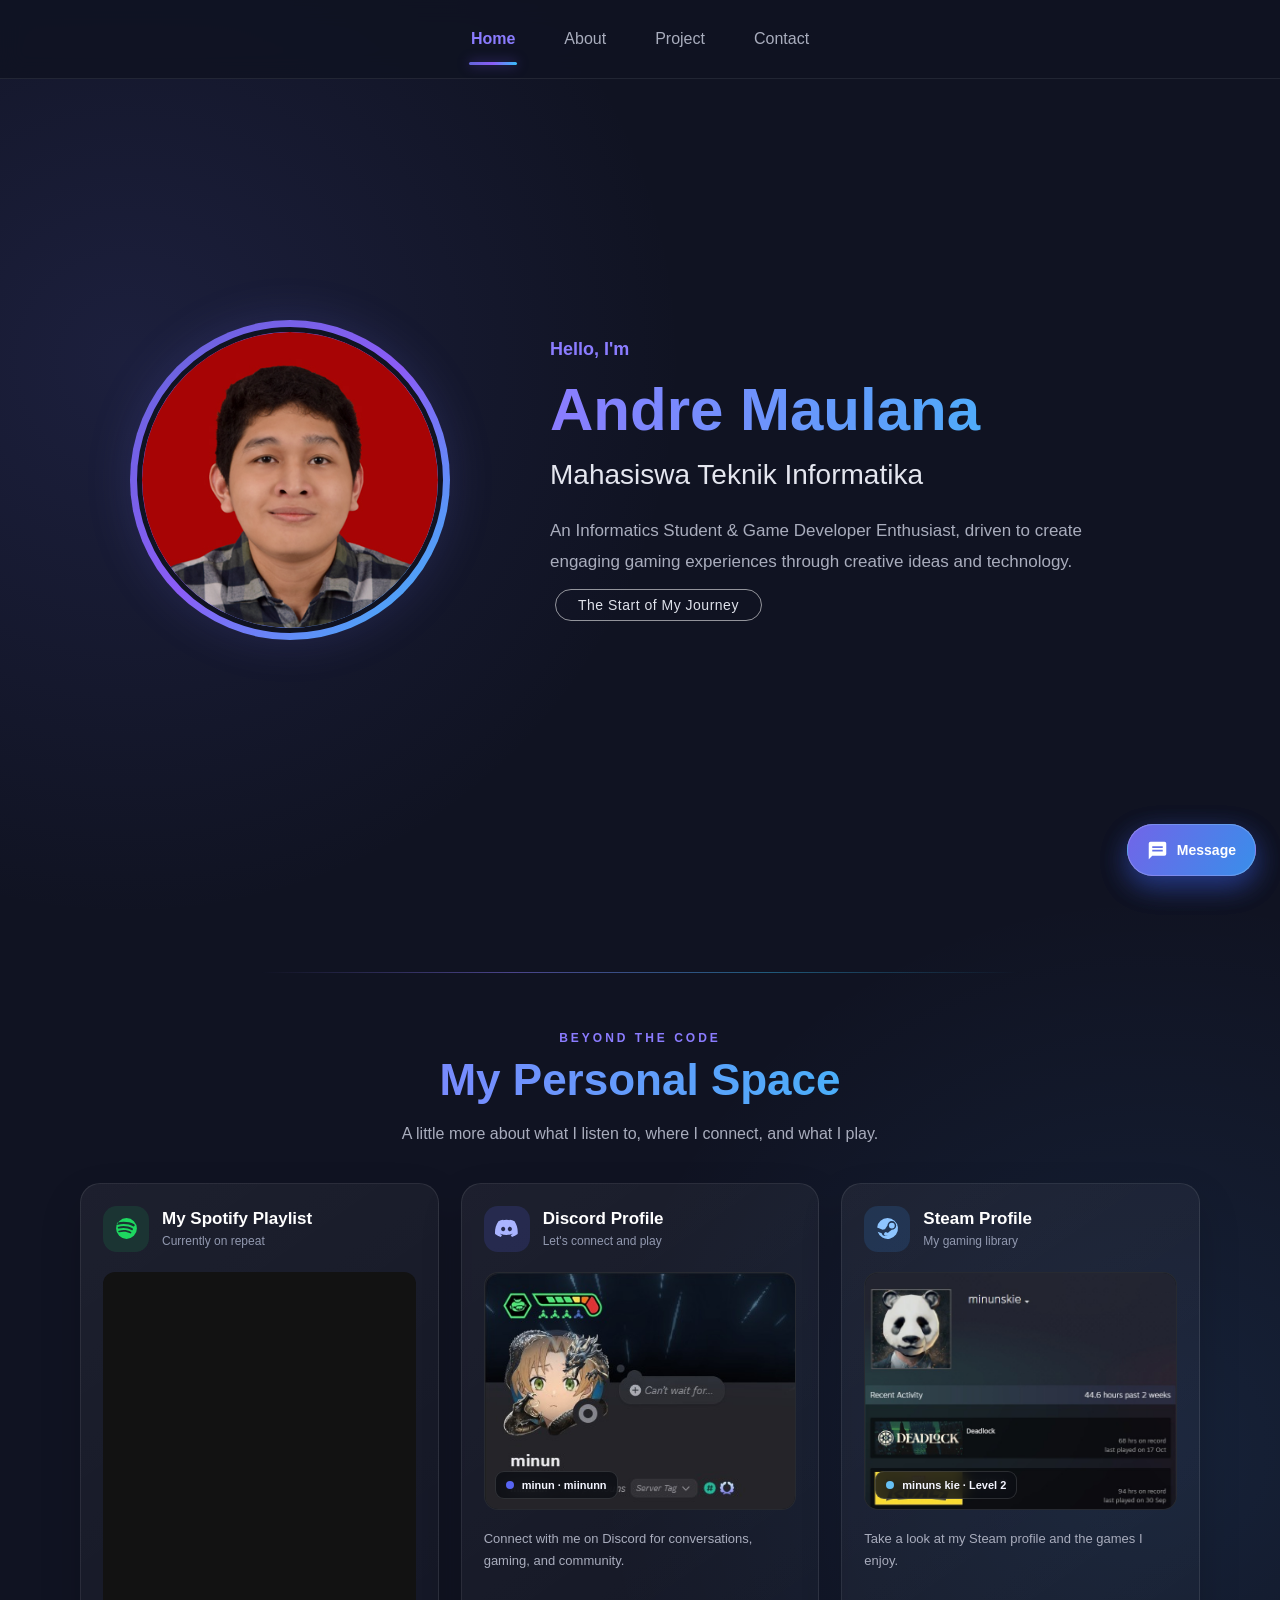
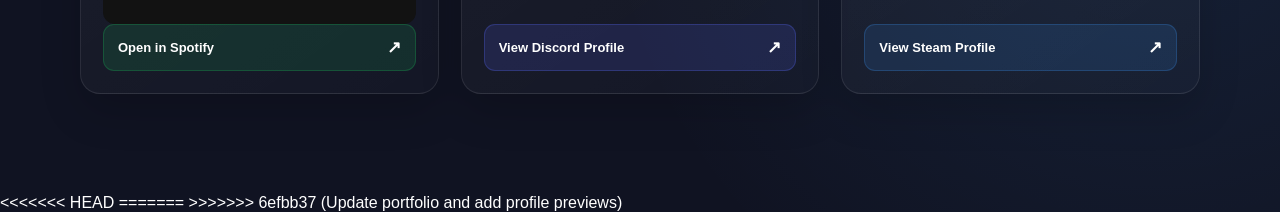
==== commit 7d3f2b30: "Add files via upload" ====
--- a/index.html
+++ b/index.html
@@ -1,176 +1,215 @@
-<!DOCTYPE html>
-<html lang="id">
-
-<head>
-    <meta charset="UTF-8">
-    <meta name="viewport" content="width=device-width, initial-scale=1.0">
-
-    <title>Andre Maulana - Portfolio</title>
-
-    <link rel="stylesheet" href="css/style.css">
-</head>
-
-<body>
-    <!-- Navigation -->
-    <header class="navbar">
-
-        <nav>
-            <a href="index.html">Home</a>
-            <a href="about.html">About</a>
-            <a href="project.html">Project</a>
-            <a href="contact.html">Contact</a>
-        </nav>
-    </header>
-
-
-    <!-- Halaman Utama -->
-        <main>
-
-            <section class="hero">
-
-            <!-- Foto -->
-                <div class="profile">
-                    <img src="asset/3x4.png" alt="Foto Andre Maulana">
-                </div>
-
-
-            <!-- Deskripsi -->
-                <div class="hero-content">
-
-                    <p class="greeting">
-                        Hello, I'm
-                    </p>
-
-                    <h1>
-                        Andre Maulana
-                    </h1>
-
-                    <h2>
-                        Mahasiswa Teknik Informatika
-                    </h2>
-
-                    <p class="description">
-                        An Informatics Student & Game Developer Enthusiast, 
-                        driven to create engaging gaming experiences through creative ideas and technology.
-                    </p>
-
-                    <p class="journey">
-                        The Start of My Journey
-                    </p>
-
-                </div>
-
-            </section>
-
-            <!-- My Personal Space -->
-            <section class="personal-space" id="personal-space">
-                <div class="personal-space-heading">
-                    <p class="personal-space-eyebrow">BEYOND THE CODE</p>
-                    <h2>My Personal Space</h2>
-                    <p>A little more about what I listen to, where I connect, and what I play.</p>
-                </div>
-
-                <div class="personal-space-grid">
-                    <!-- Spotify Playlist -->
-                    <article class="space-card spotify-card">
-                        <div class="space-card-heading">
-                            <span class="space-icon spotify-icon" aria-hidden="true">
-                                <svg viewBox="0 0 24 24"><path d="M12 2a10 10 0 1 0 0 20 10 10 0 0 0 0-20Zm4.59 14.42a.75.75 0 0 1-1.03.25c-2.82-1.72-6.37-2.11-10.55-1.16a.75.75 0 1 1-.33-1.46c4.58-1.05 8.51-.59 11.66 1.34.35.21.46.68.25 1.03Zm1.47-3.27a.94.94 0 0 1-1.29.31c-3.23-1.99-8.15-2.57-11.97-1.41a.94.94 0 1 1-.55-1.8c4.36-1.32 9.78-.68 13.5 1.61.44.27.58.85.31 1.29Zm.13-3.4c-3.87-2.3-10.26-2.52-13.96-1.39a1.13 1.13 0 1 1-.66-2.16c4.25-1.29 11.32-1.04 15.79 1.61a1.13 1.13 0 0 1-1.17 1.94Z"/></svg>
-                            </span>
-                            <div>
-                                <h3>My Spotify Playlist</h3>
-                                <p>Currently on repeat</p>
-                            </div>
-                        </div>
-                        <div class="spotify-embed-wrap">
-                            <iframe
-                                title="Spotify playlist"
-                                src="https://open.spotify.com/embed/playlist/0wyf0Ljpw8PHSHs7iFfiK2?utm_source=generator&theme=0"
-                                width="100%" height="352" frameborder="0"
-                                allow="autoplay; clipboard-write; encrypted-media; fullscreen; picture-in-picture"
-                                loading="lazy" referrerpolicy="strict-origin-when-cross-origin"></iframe>
-                        </div>
-                        <a class="space-external-link spotify-link" href="https://open.spotify.com/playlist/0wyf0Ljpw8PHSHs7iFfiK2?si=00b1a86e80014480" target="_blank" rel="noopener noreferrer">Open in Spotify <span aria-hidden="true">↗</span></a>
-                    </article>
-
-                    <!-- Discord Profile -->
-                    <article class="space-card discord-card">
-                        <div class="space-card-heading">
-                            <span class="space-icon discord-icon" aria-hidden="true">
-                                <svg viewBox="0 0 24 24"><path d="M19.73 5.1A18.2 18.2 0 0 0 15.24 3.7l-.22.45a16.7 16.7 0 0 1 4.02 1.54 13.8 13.8 0 0 0-14.08 0 16.7 16.7 0 0 1 4.02-1.54l-.22-.45A18.2 18.2 0 0 0 4.27 5.1C1.44 9.28.67 13.36 1.05 17.38a18.1 18.1 0 0 0 5.5 2.78l1.19-1.93a11.8 11.8 0 0 1-1.87-.9l.46-.36c3.61 1.67 7.53 1.67 11.1 0l.47.36c-.6.36-1.23.66-1.88.9l1.19 1.93a18.1 18.1 0 0 0 5.5-2.78c.45-4.66-.77-8.7-2.98-12.28ZM8.8 14.65c-1.08 0-1.97-.98-1.97-2.18s.87-2.18 1.97-2.18 1.99.98 1.97 2.18c0 1.2-.87 2.18-1.97 2.18Zm6.4 0c-1.08 0-1.97-.98-1.97-2.18s.87-2.18 1.97-2.18 1.99.98 1.97 2.18c0 1.2-.87 2.18-1.97 2.18Z"/></svg>
-                            </span>
-                            <div>
-                                <h3>Discord Profile</h3>
-                                <p>Let's connect and play</p>
-                            </div>
-                        </div>
-                        <div class="space-profile-visual discord-visual profile-screenshot-wrap">
-                            <img class="profile-screenshot discord-screenshot" src="assets/discord-profile-preview.jpg" alt="Cuplikan profil Discord minun dengan avatar anime, banner, nama profil, dan bio" loading="lazy">
-                            <div class="profile-image-caption"><span class="profile-live-dot"></span> minun · miinunn</div>
-                        </div>
-                        <p class="space-card-description">Connect with me on Discord for conversations, gaming, and community.</p>
-                        <a class="space-external-link discord-link" href="https://discord.com/users/867600068755456031" target="_blank" rel="noopener noreferrer">View Discord Profile <span aria-hidden="true">↗</span></a>
-                    </article>
-
-                    <!-- Steam Profile -->
-                    <article class="space-card steam-card">
-                        <div class="space-card-heading">
-                            <span class="space-icon steam-icon" aria-hidden="true">
-                                <svg viewBox="0 0 24 24"><path d="M12 2a10 10 0 0 0-9.94 8.93l5.37 2.22a3.15 3.15 0 0 1 1.78-.55c.12 0 .24.01.36.02l2.39-3.47v-.05a4.2 4.2 0 1 1 4.2 4.2h-.1l-3.41 2.44c0 .09.01.18.01.27a3.16 3.16 0 0 1-6.25.65l-3.84-1.59A10 10 0 1 0 12 2Zm-3.27 15.9a2.1 2.1 0 0 0 3.87-1.1c0-.16-.02-.32-.05-.47l-2.27-.94a2.1 2.1 0 0 0-1.55 2.51ZM16.16 12a2.8 2.8 0 1 0 0-5.6 2.8 2.8 0 0 0 0 5.6Z"/></svg>
-                            </span>
-                            <div>
-                                <h3>Steam Profile</h3>
-                                <p>My gaming library</p>
-                            </div>
-                        </div>
-                        <div class="space-profile-visual steam-visual profile-screenshot-wrap">
-                            <img class="profile-screenshot steam-screenshot" src="assets/steam-profile-preview.jpg" alt="Cuplikan profil Steam minuns kie level 2 dengan aktivitas Deadlock, Marvel Rivals, dan Counter-Strike 2" loading="lazy">
-                            <div class="profile-image-caption"><span class="profile-live-dot steam-dot"></span> minuns kie · Level 2</div>
-                        </div>
-                        <p class="space-card-description">Take a look at my Steam profile and the games I enjoy.</p>
-                        <a class="space-external-link steam-link" href="https://steamcommunity.com/id/minuskie/" target="_blank" rel="noopener noreferrer">View Steam Profile <span aria-hidden="true">↗</span></a>
-                    </article>
-                </div>
-            </section>
-
-        </main>
-    <script src="js/script.js"></script>    
-
-    <!-- Floating Message Widget -->
-    <div class="message-widget" id="messageWidget">
-        <section class="message-panel" id="messagePanel" aria-labelledby="messagePanelTitle" hidden>
-            <div class="message-panel-header">
-                <div>
-                    <p class="message-eyebrow">LET'S TALK</p>
-                    <h2 id="messagePanelTitle">Kirim Pesan</h2>
-                </div>
-                <button class="message-close" id="messageClose" type="button" aria-label="Tutup formulir">&times;</button>
-            </div>
-            <p class="message-description">Ada pertanyaan atau ingin berdiskusi? Kirim pesan melalui formulir ini.</p>
-            <form id="messageForm">
-                <label for="messageName">Nama</label>
-                <input id="messageName" name="name" type="text" placeholder="Nama kamu" required maxlength="100">
-
-                <label for="messageEmail">Email</label>
-                <input id="messageEmail" name="email" type="email" placeholder="nama@email.com" required maxlength="150">
-
-                <label for="messageText">Pesan</label>
-                <textarea id="messageText" name="message" rows="4" placeholder="Tulis pesan kamu..." required maxlength="3000"></textarea>
-
-                <button class="message-submit" type="submit">Kirim Pesan <span aria-hidden="true">→</span></button>
-                <p class="message-note">Tombol kirim akan membuka aplikasi email kamu untuk mengirim pesan.</p>
-            </form>
-        </section>
-        <button class="message-toggle" id="messageToggle" type="button"
-                aria-expanded="false" aria-controls="messagePanel" aria-label="Buka formulir pesan">
-            <svg viewBox="0 0 24 24" aria-hidden="true">
-                <path d="M20 2H4a2 2 0 0 0-2 2v18l4-4h14a2 2 0 0 0 2-2V4a2 2 0 0 0-2-2Zm-2 11H6v-2h12v2Zm0-4H6V7h12v2Z"/>
-            </svg>
-            <span>Message</span>
-        </button>
-    </div>
-
-    <script src="js/message-widget.js"></script>
-</body>
-
+<!DOCTYPE html>
+<html lang="id">
+
+<head>
+    <meta charset="UTF-8">
+    <meta name="viewport" content="width=device-width, initial-scale=1.0">
+
+    <title>Andre Maulana - Portfolio</title>
+
+    <link rel="stylesheet" href="css/style.css">
+</head>
+
+<body>
+    <!-- Navigation -->
+    <header class="navbar">
+
+        <nav>
+            <a href="index.html">Home</a>
+            <a href="about.html">About</a>
+            <a href="project.html">Project</a>
+            <a href="contact.html">Contact</a>
+        </nav>
+    </header>
+
+
+    <!-- Halaman Utama -->
+        <main>
+
+            <section class="hero">
+
+            <!-- Foto -->
+                <div class="profile">
+                    <img src="asset/3x4.png" alt="Foto Andre Maulana">
+                </div>
+
+
+            <!-- Deskripsi -->
+                <div class="hero-content">
+
+                    <p class="greeting">
+                        Hello, I'm
+                    </p>
+
+                    <h1>
+                        Andre Maulana
+                    </h1>
+
+                    <h2>
+                        Mahasiswa Teknik Informatika
+                    </h2>
+
+                    <p class="description">
+                        An Informatics Student & Game Developer Enthusiast, 
+                        driven to create engaging gaming experiences through creative ideas and technology.
+                    </p>
+
+                    <p class="journey">
+                        The Start of My Journey
+                    </p>
+
+                </div>
+
+            </section>
+
+            <!-- My Personal Space -->
+            <section class="personal-space" id="personal-space">
+                <div class="personal-space-heading">
+                    <p class="personal-space-eyebrow">BEYOND THE CODE</p>
+                    <h2>My Personal Space</h2>
+                    <p>A little more about what I listen to, where I connect, and what I play.</p>
+                </div>
+
+                <div class="personal-space-grid">
+                    <!-- Spotify Playlist -->
+                    <article class="space-card spotify-card">
+                        <div class="space-card-heading">
+                            <span class="space-icon spotify-icon" aria-hidden="true">
+                                <svg viewBox="0 0 24 24"><path d="M12 2a10 10 0 1 0 0 20 10 10 0 0 0 0-20Zm4.59 14.42a.75.75 0 0 1-1.03.25c-2.82-1.72-6.37-2.11-10.55-1.16a.75.75 0 1 1-.33-1.46c4.58-1.05 8.51-.59 11.66 1.34.35.21.46.68.25 1.03Zm1.47-3.27a.94.94 0 0 1-1.29.31c-3.23-1.99-8.15-2.57-11.97-1.41a.94.94 0 1 1-.55-1.8c4.36-1.32 9.78-.68 13.5 1.61.44.27.58.85.31 1.29Zm.13-3.4c-3.87-2.3-10.26-2.52-13.96-1.39a1.13 1.13 0 1 1-.66-2.16c4.25-1.29 11.32-1.04 15.79 1.61a1.13 1.13 0 0 1-1.17 1.94Z"/></svg>
+                            </span>
+                            <div>
+                                <h3>My Spotify Playlist</h3>
+                                <p>Currently on repeat</p>
+                            </div>
+                        </div>
+                        <div class="spotify-embed-wrap">
+                            <iframe
+                                title="Spotify playlist"
+                                src="https://open.spotify.com/embed/playlist/0wyf0Ljpw8PHSHs7iFfiK2?utm_source=generator&theme=0"
+                                width="100%" height="352" frameborder="0"
+                                allow="autoplay; clipboard-write; encrypted-media; fullscreen; picture-in-picture"
+                                loading="lazy" referrerpolicy="strict-origin-when-cross-origin"></iframe>
+                        </div>
+                        <a class="space-external-link spotify-link" href="https://open.spotify.com/playlist/0wyf0Ljpw8PHSHs7iFfiK2?si=00b1a86e80014480" target="_blank" rel="noopener noreferrer">Open in Spotify <span aria-hidden="true">↗</span></a>
+                    </article>
+
+                    <!-- Discord Profile -->
+                    <article class="space-card discord-card">
+                        <div class="space-card-heading">
+                            <span class="space-icon discord-icon" aria-hidden="true">
+                                <svg viewBox="0 0 24 24"><path d="M19.73 5.1A18.2 18.2 0 0 0 15.24 3.7l-.22.45a16.7 16.7 0 0 1 4.02 1.54 13.8 13.8 0 0 0-14.08 0 16.7 16.7 0 0 1 4.02-1.54l-.22-.45A18.2 18.2 0 0 0 4.27 5.1C1.44 9.28.67 13.36 1.05 17.38a18.1 18.1 0 0 0 5.5 2.78l1.19-1.93a11.8 11.8 0 0 1-1.87-.9l.46-.36c3.61 1.67 7.53 1.67 11.1 0l.47.36c-.6.36-1.23.66-1.88.9l1.19 1.93a18.1 18.1 0 0 0 5.5-2.78c.45-4.66-.77-8.7-2.98-12.28ZM8.8 14.65c-1.08 0-1.97-.98-1.97-2.18s.87-2.18 1.97-2.18 1.99.98 1.97 2.18c0 1.2-.87 2.18-1.97 2.18Zm6.4 0c-1.08 0-1.97-.98-1.97-2.18s.87-2.18 1.97-2.18 1.99.98 1.97 2.18c0 1.2-.87 2.18-1.97 2.18Z"/></svg>
+                            </span>
+                            <div>
+                                <h3>Discord Profile</h3>
+                                <p>Let's connect and play</p>
+                            </div>
+                        </div>
+                        <div class="space-profile-visual discord-visual profile-screenshot-wrap">
+                            <img class="profile-screenshot discord-screenshot" src="assets/discord-profile-preview.jpg" alt="Cuplikan profil Discord minun dengan avatar anime, banner, nama profil, dan bio" loading="lazy">
+                            <div class="profile-image-caption"><span class="profile-live-dot"></span> minun · miinunn</div>
+                        </div>
+                        <p class="space-card-description">Connect with me on Discord for conversations, gaming, and community.</p>
+                        <a class="space-external-link discord-link" href="https://discord.com/users/867600068755456031" target="_blank" rel="noopener noreferrer">View Discord Profile <span aria-hidden="true">↗</span></a>
+                    </article>
+
+                    <!-- Steam Profile -->
+                    <article class="space-card steam-card">
+                        <div class="space-card-heading">
+                            <span class="space-icon steam-icon" aria-hidden="true">
+                                <svg viewBox="0 0 24 24"><path d="M12 2a10 10 0 0 0-9.94 8.93l5.37 2.22a3.15 3.15 0 0 1 1.78-.55c.12 0 .24.01.36.02l2.39-3.47v-.05a4.2 4.2 0 1 1 4.2 4.2h-.1l-3.41 2.44c0 .09.01.18.01.27a3.16 3.16 0 0 1-6.25.65l-3.84-1.59A10 10 0 1 0 12 2Zm-3.27 15.9a2.1 2.1 0 0 0 3.87-1.1c0-.16-.02-.32-.05-.47l-2.27-.94a2.1 2.1 0 0 0-1.55 2.51ZM16.16 12a2.8 2.8 0 1 0 0-5.6 2.8 2.8 0 0 0 0 5.6Z"/></svg>
+                            </span>
+                            <div>
+                                <h3>Steam Profile</h3>
+                                <p>My gaming library</p>
+                            </div>
+                        </div>
+                        <div class="space-profile-visual steam-visual profile-screenshot-wrap">
+                            <img class="profile-screenshot steam-screenshot" src="assets/steam-profile-preview.jpg" alt="Cuplikan profil Steam minuns kie level 2 dengan aktivitas Deadlock, Marvel Rivals, dan Counter-Strike 2" loading="lazy">
+                            <div class="profile-image-caption"><span class="profile-live-dot steam-dot"></span> minuns kie · Level 2</div>
+                        </div>
+                        <p class="space-card-description">Take a look at my Steam profile and the games I enjoy.</p>
+                        <a class="space-external-link steam-link" href="https://steamcommunity.com/id/minuskie/" target="_blank" rel="noopener noreferrer">View Steam Profile <span aria-hidden="true">↗</span></a>
+                    </article>
+                </div>
+            </section>
+
+        </main>
+    <script src="js/script.js"></script>    
+<<<<<<< HEAD
+=======
+
+    <!-- Floating Message Widget -->
+    <div class="message-widget" id="messageWidget">
+        <section class="message-panel" id="messagePanel" aria-labelledby="messagePanelTitle" hidden>
+            <div class="message-panel-header">
+                <div>
+                    <p class="message-eyebrow">LET'S TALK</p>
+                    <h2 id="messagePanelTitle">Kirim Pesan</h2>
+                </div>
+                <button class="message-close" id="messageClose" type="button" aria-label="Tutup formulir">&times;</button>
+            </div>
+            <p class="message-description">Ada pertanyaan atau ingin berdiskusi? Kirim pesan melalui formulir ini.</p>
+            <form id="messageForm">
+                <label for="messageName">Nama</label>
+                <input id="messageName" name="name" type="text" placeholder="Nama kamu" required maxlength="100">
+
+                <label for="messageEmail">Email</label>
+                <input id="messageEmail" name="email" type="email" placeholder="nama@email.com" required maxlength="150">
+
+                <label for="messageText">Pesan</label>
+                <textarea id="messageText" name="message" rows="4" placeholder="Tulis pesan kamu..." required maxlength="3000"></textarea>
+
+                <button class="message-submit" type="submit">Kirim Pesan <span aria-hidden="true">→</span></button>
+                <p class="message-note">Tombol kirim akan membuka aplikasi email kamu untuk mengirim pesan.</p>
+            </form>
+        </section>
+        <button class="message-toggle" id="messageToggle" type="button"
+                aria-expanded="false" aria-controls="messagePanel" aria-label="Buka formulir pesan">
+            <svg viewBox="0 0 24 24" aria-hidden="true">
+                <path d="M20 2H4a2 2 0 0 0-2 2v18l4-4h14a2 2 0 0 0 2-2V4a2 2 0 0 0-2-2Zm-2 11H6v-2h12v2Zm0-4H6V7h12v2Z"/>
+            </svg>
+            <span>Message</span>
+        </button>
+    </div>
+
+    <script src="js/message-widget.js"></script>
+</body>
+>>>>>>> 6efbb37 (Update portfolio and add profile previews)
+
+    <!-- Floating Message Widget -->
+    <div class="message-widget" id="messageWidget">
+        <section class="message-panel" id="messagePanel" aria-labelledby="messagePanelTitle" hidden>
+            <div class="message-panel-header">
+                <div>
+                    <p class="message-eyebrow">LET'S TALK</p>
+                    <h2 id="messagePanelTitle">Kirim Pesan</h2>
+                </div>
+                <button class="message-close" id="messageClose" type="button" aria-label="Tutup formulir">&times;</button>
+            </div>
+            <p class="message-description">Ada pertanyaan atau ingin berdiskusi? Kirim pesan melalui formulir ini.</p>
+            <form id="messageForm">
+                <label for="messageName">Nama</label>
+                <input id="messageName" name="name" type="text" placeholder="Nama kamu" required maxlength="100">
+
+                <label for="messageEmail">Email</label>
+                <input id="messageEmail" name="email" type="email" placeholder="nama@email.com" required maxlength="150">
+
+                <label for="messageText">Pesan</label>
+                <textarea id="messageText" name="message" rows="4" placeholder="Tulis pesan kamu..." required maxlength="3000"></textarea>
+
+                <button class="message-submit" type="submit">Kirim Pesan <span aria-hidden="true">→</span></button>
+                <p class="message-note">Tombol kirim akan membuka aplikasi email kamu untuk mengirim pesan.</p>
+            </form>
+        </section>
+        <button class="message-toggle" id="messageToggle" type="button"
+                aria-expanded="false" aria-controls="messagePanel" aria-label="Buka formulir pesan">
+            <svg viewBox="0 0 24 24" aria-hidden="true">
+                <path d="M20 2H4a2 2 0 0 0-2 2v18l4-4h14a2 2 0 0 0 2-2V4a2 2 0 0 0-2-2Zm-2 11H6v-2h12v2Zm0-4H6V7h12v2Z"/>
+            </svg>
+            <span>Message</span>
+        </button>
+    </div>
+
+    <script src="js/message-widget.js"></script>
+</body>
 </html>
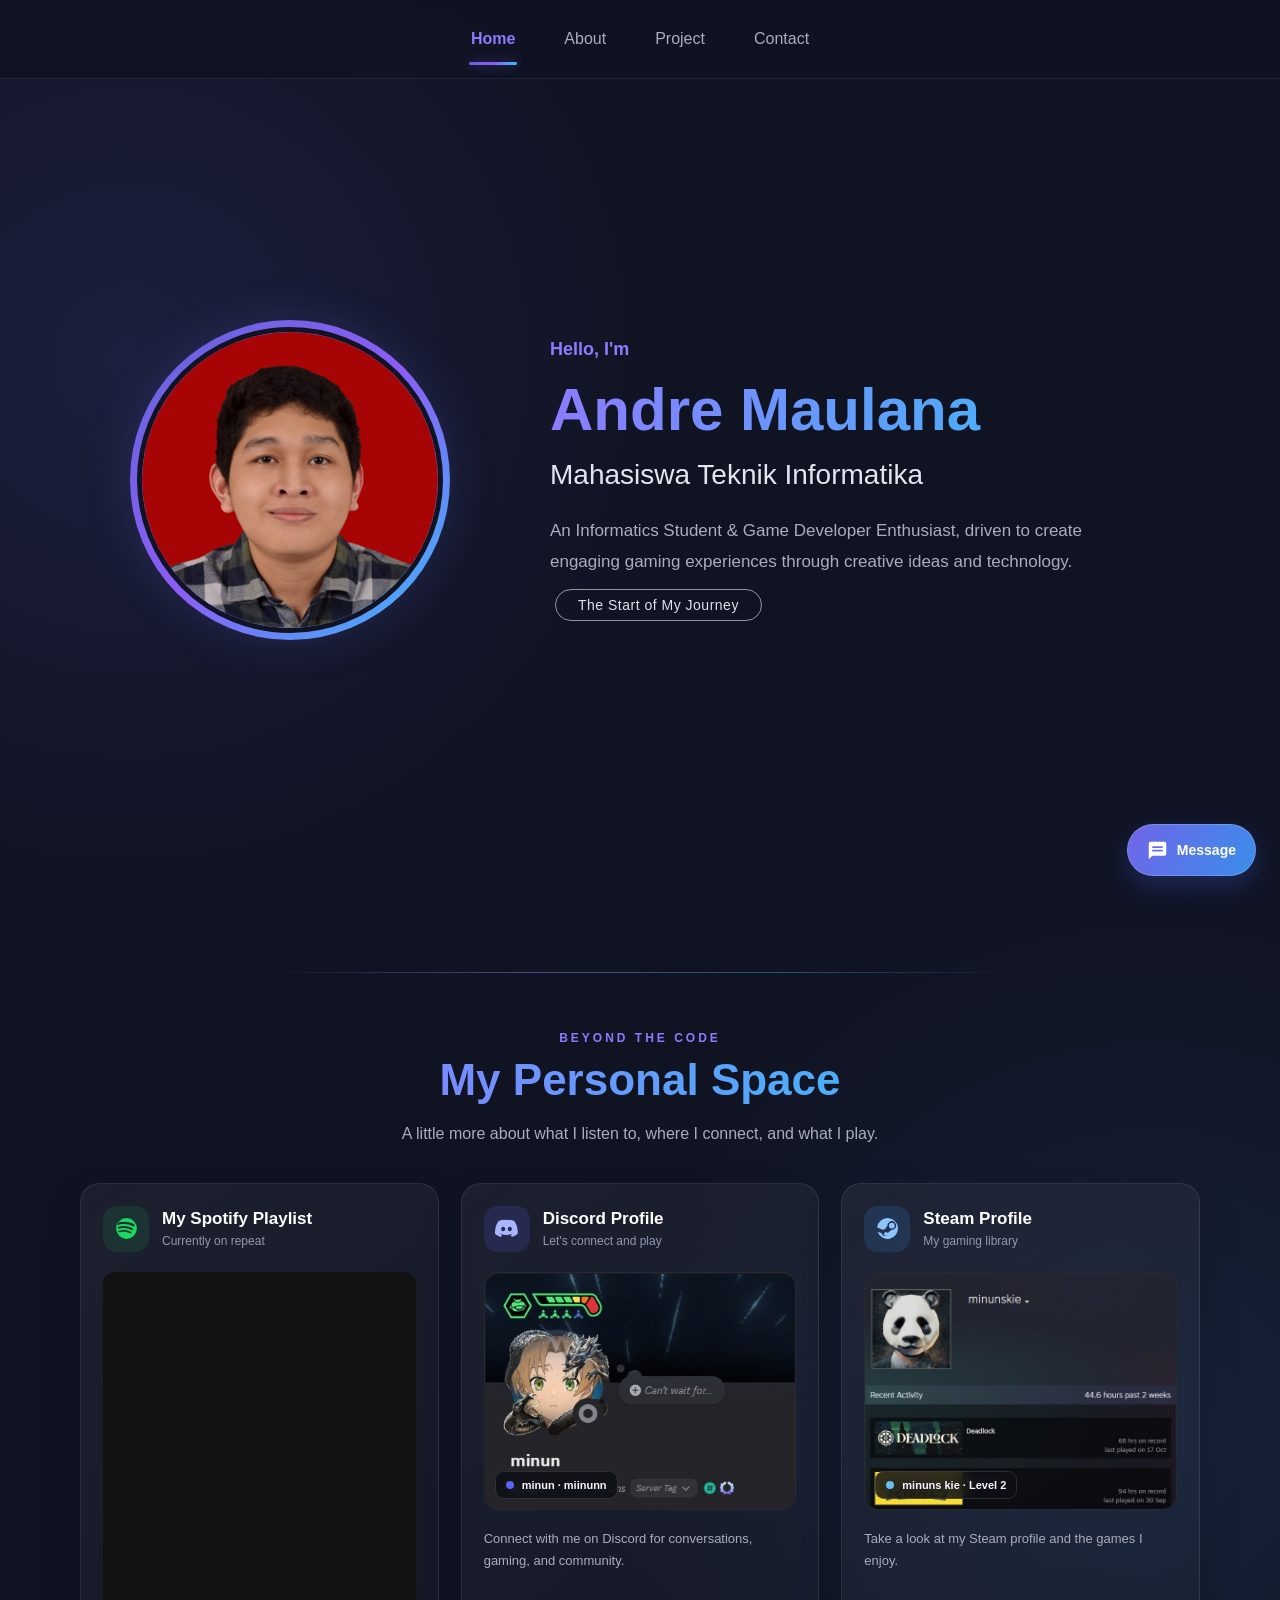
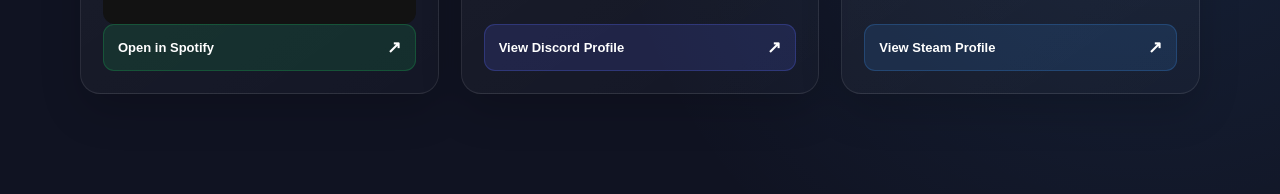
==== commit c64b5154: "Add files via upload" ====
--- a/index.html
+++ b/index.html
@@ -1,215 +1,174 @@
-<!DOCTYPE html>
-<html lang="id">
-
-<head>
-    <meta charset="UTF-8">
-    <meta name="viewport" content="width=device-width, initial-scale=1.0">
-
-    <title>Andre Maulana - Portfolio</title>
-
-    <link rel="stylesheet" href="css/style.css">
-</head>
-
-<body>
-    <!-- Navigation -->
-    <header class="navbar">
-
-        <nav>
-            <a href="index.html">Home</a>
-            <a href="about.html">About</a>
-            <a href="project.html">Project</a>
-            <a href="contact.html">Contact</a>
-        </nav>
-    </header>
-
-
-    <!-- Halaman Utama -->
-        <main>
-
-            <section class="hero">
-
-            <!-- Foto -->
-                <div class="profile">
-                    <img src="asset/3x4.png" alt="Foto Andre Maulana">
-                </div>
-
-
-            <!-- Deskripsi -->
-                <div class="hero-content">
-
-                    <p class="greeting">
-                        Hello, I'm
-                    </p>
-
-                    <h1>
-                        Andre Maulana
-                    </h1>
-
-                    <h2>
-                        Mahasiswa Teknik Informatika
-                    </h2>
-
-                    <p class="description">
-                        An Informatics Student & Game Developer Enthusiast, 
-                        driven to create engaging gaming experiences through creative ideas and technology.
-                    </p>
-
-                    <p class="journey">
-                        The Start of My Journey
-                    </p>
-
-                </div>
-
-            </section>
-
-            <!-- My Personal Space -->
-            <section class="personal-space" id="personal-space">
-                <div class="personal-space-heading">
-                    <p class="personal-space-eyebrow">BEYOND THE CODE</p>
-                    <h2>My Personal Space</h2>
-                    <p>A little more about what I listen to, where I connect, and what I play.</p>
-                </div>
-
-                <div class="personal-space-grid">
-                    <!-- Spotify Playlist -->
-                    <article class="space-card spotify-card">
-                        <div class="space-card-heading">
-                            <span class="space-icon spotify-icon" aria-hidden="true">
-                                <svg viewBox="0 0 24 24"><path d="M12 2a10 10 0 1 0 0 20 10 10 0 0 0 0-20Zm4.59 14.42a.75.75 0 0 1-1.03.25c-2.82-1.72-6.37-2.11-10.55-1.16a.75.75 0 1 1-.33-1.46c4.58-1.05 8.51-.59 11.66 1.34.35.21.46.68.25 1.03Zm1.47-3.27a.94.94 0 0 1-1.29.31c-3.23-1.99-8.15-2.57-11.97-1.41a.94.94 0 1 1-.55-1.8c4.36-1.32 9.78-.68 13.5 1.61.44.27.58.85.31 1.29Zm.13-3.4c-3.87-2.3-10.26-2.52-13.96-1.39a1.13 1.13 0 1 1-.66-2.16c4.25-1.29 11.32-1.04 15.79 1.61a1.13 1.13 0 0 1-1.17 1.94Z"/></svg>
-                            </span>
-                            <div>
-                                <h3>My Spotify Playlist</h3>
-                                <p>Currently on repeat</p>
-                            </div>
-                        </div>
-                        <div class="spotify-embed-wrap">
-                            <iframe
-                                title="Spotify playlist"
-                                src="https://open.spotify.com/embed/playlist/0wyf0Ljpw8PHSHs7iFfiK2?utm_source=generator&theme=0"
-                                width="100%" height="352" frameborder="0"
-                                allow="autoplay; clipboard-write; encrypted-media; fullscreen; picture-in-picture"
-                                loading="lazy" referrerpolicy="strict-origin-when-cross-origin"></iframe>
-                        </div>
-                        <a class="space-external-link spotify-link" href="https://open.spotify.com/playlist/0wyf0Ljpw8PHSHs7iFfiK2?si=00b1a86e80014480" target="_blank" rel="noopener noreferrer">Open in Spotify <span aria-hidden="true">↗</span></a>
-                    </article>
-
-                    <!-- Discord Profile -->
-                    <article class="space-card discord-card">
-                        <div class="space-card-heading">
-                            <span class="space-icon discord-icon" aria-hidden="true">
-                                <svg viewBox="0 0 24 24"><path d="M19.73 5.1A18.2 18.2 0 0 0 15.24 3.7l-.22.45a16.7 16.7 0 0 1 4.02 1.54 13.8 13.8 0 0 0-14.08 0 16.7 16.7 0 0 1 4.02-1.54l-.22-.45A18.2 18.2 0 0 0 4.27 5.1C1.44 9.28.67 13.36 1.05 17.38a18.1 18.1 0 0 0 5.5 2.78l1.19-1.93a11.8 11.8 0 0 1-1.87-.9l.46-.36c3.61 1.67 7.53 1.67 11.1 0l.47.36c-.6.36-1.23.66-1.88.9l1.19 1.93a18.1 18.1 0 0 0 5.5-2.78c.45-4.66-.77-8.7-2.98-12.28ZM8.8 14.65c-1.08 0-1.97-.98-1.97-2.18s.87-2.18 1.97-2.18 1.99.98 1.97 2.18c0 1.2-.87 2.18-1.97 2.18Zm6.4 0c-1.08 0-1.97-.98-1.97-2.18s.87-2.18 1.97-2.18 1.99.98 1.97 2.18c0 1.2-.87 2.18-1.97 2.18Z"/></svg>
-                            </span>
-                            <div>
-                                <h3>Discord Profile</h3>
-                                <p>Let's connect and play</p>
-                            </div>
-                        </div>
-                        <div class="space-profile-visual discord-visual profile-screenshot-wrap">
-                            <img class="profile-screenshot discord-screenshot" src="assets/discord-profile-preview.jpg" alt="Cuplikan profil Discord minun dengan avatar anime, banner, nama profil, dan bio" loading="lazy">
-                            <div class="profile-image-caption"><span class="profile-live-dot"></span> minun · miinunn</div>
-                        </div>
-                        <p class="space-card-description">Connect with me on Discord for conversations, gaming, and community.</p>
-                        <a class="space-external-link discord-link" href="https://discord.com/users/867600068755456031" target="_blank" rel="noopener noreferrer">View Discord Profile <span aria-hidden="true">↗</span></a>
-                    </article>
-
-                    <!-- Steam Profile -->
-                    <article class="space-card steam-card">
-                        <div class="space-card-heading">
-                            <span class="space-icon steam-icon" aria-hidden="true">
-                                <svg viewBox="0 0 24 24"><path d="M12 2a10 10 0 0 0-9.94 8.93l5.37 2.22a3.15 3.15 0 0 1 1.78-.55c.12 0 .24.01.36.02l2.39-3.47v-.05a4.2 4.2 0 1 1 4.2 4.2h-.1l-3.41 2.44c0 .09.01.18.01.27a3.16 3.16 0 0 1-6.25.65l-3.84-1.59A10 10 0 1 0 12 2Zm-3.27 15.9a2.1 2.1 0 0 0 3.87-1.1c0-.16-.02-.32-.05-.47l-2.27-.94a2.1 2.1 0 0 0-1.55 2.51ZM16.16 12a2.8 2.8 0 1 0 0-5.6 2.8 2.8 0 0 0 0 5.6Z"/></svg>
-                            </span>
-                            <div>
-                                <h3>Steam Profile</h3>
-                                <p>My gaming library</p>
-                            </div>
-                        </div>
-                        <div class="space-profile-visual steam-visual profile-screenshot-wrap">
-                            <img class="profile-screenshot steam-screenshot" src="assets/steam-profile-preview.jpg" alt="Cuplikan profil Steam minuns kie level 2 dengan aktivitas Deadlock, Marvel Rivals, dan Counter-Strike 2" loading="lazy">
-                            <div class="profile-image-caption"><span class="profile-live-dot steam-dot"></span> minuns kie · Level 2</div>
-                        </div>
-                        <p class="space-card-description">Take a look at my Steam profile and the games I enjoy.</p>
-                        <a class="space-external-link steam-link" href="https://steamcommunity.com/id/minuskie/" target="_blank" rel="noopener noreferrer">View Steam Profile <span aria-hidden="true">↗</span></a>
-                    </article>
-                </div>
-            </section>
-
-        </main>
-    <script src="js/script.js"></script>    
-<<<<<<< HEAD
-=======
-
-    <!-- Floating Message Widget -->
-    <div class="message-widget" id="messageWidget">
-        <section class="message-panel" id="messagePanel" aria-labelledby="messagePanelTitle" hidden>
-            <div class="message-panel-header">
-                <div>
-                    <p class="message-eyebrow">LET'S TALK</p>
-                    <h2 id="messagePanelTitle">Kirim Pesan</h2>
-                </div>
-                <button class="message-close" id="messageClose" type="button" aria-label="Tutup formulir">&times;</button>
-            </div>
-            <p class="message-description">Ada pertanyaan atau ingin berdiskusi? Kirim pesan melalui formulir ini.</p>
-            <form id="messageForm">
-                <label for="messageName">Nama</label>
-                <input id="messageName" name="name" type="text" placeholder="Nama kamu" required maxlength="100">
-
-                <label for="messageEmail">Email</label>
-                <input id="messageEmail" name="email" type="email" placeholder="nama@email.com" required maxlength="150">
-
-                <label for="messageText">Pesan</label>
-                <textarea id="messageText" name="message" rows="4" placeholder="Tulis pesan kamu..." required maxlength="3000"></textarea>
-
-                <button class="message-submit" type="submit">Kirim Pesan <span aria-hidden="true">→</span></button>
-                <p class="message-note">Tombol kirim akan membuka aplikasi email kamu untuk mengirim pesan.</p>
-            </form>
-        </section>
-        <button class="message-toggle" id="messageToggle" type="button"
-                aria-expanded="false" aria-controls="messagePanel" aria-label="Buka formulir pesan">
-            <svg viewBox="0 0 24 24" aria-hidden="true">
-                <path d="M20 2H4a2 2 0 0 0-2 2v18l4-4h14a2 2 0 0 0 2-2V4a2 2 0 0 0-2-2Zm-2 11H6v-2h12v2Zm0-4H6V7h12v2Z"/>
-            </svg>
-            <span>Message</span>
-        </button>
-    </div>
-
-    <script src="js/message-widget.js"></script>
-</body>
->>>>>>> 6efbb37 (Update portfolio and add profile previews)
-
-    <!-- Floating Message Widget -->
-    <div class="message-widget" id="messageWidget">
-        <section class="message-panel" id="messagePanel" aria-labelledby="messagePanelTitle" hidden>
-            <div class="message-panel-header">
-                <div>
-                    <p class="message-eyebrow">LET'S TALK</p>
-                    <h2 id="messagePanelTitle">Kirim Pesan</h2>
-                </div>
-                <button class="message-close" id="messageClose" type="button" aria-label="Tutup formulir">&times;</button>
-            </div>
-            <p class="message-description">Ada pertanyaan atau ingin berdiskusi? Kirim pesan melalui formulir ini.</p>
-            <form id="messageForm">
-                <label for="messageName">Nama</label>
-                <input id="messageName" name="name" type="text" placeholder="Nama kamu" required maxlength="100">
-
-                <label for="messageEmail">Email</label>
-                <input id="messageEmail" name="email" type="email" placeholder="nama@email.com" required maxlength="150">
-
-                <label for="messageText">Pesan</label>
-                <textarea id="messageText" name="message" rows="4" placeholder="Tulis pesan kamu..." required maxlength="3000"></textarea>
-
-                <button class="message-submit" type="submit">Kirim Pesan <span aria-hidden="true">→</span></button>
-                <p class="message-note">Tombol kirim akan membuka aplikasi email kamu untuk mengirim pesan.</p>
-            </form>
-        </section>
-        <button class="message-toggle" id="messageToggle" type="button"
-                aria-expanded="false" aria-controls="messagePanel" aria-label="Buka formulir pesan">
-            <svg viewBox="0 0 24 24" aria-hidden="true">
-                <path d="M20 2H4a2 2 0 0 0-2 2v18l4-4h14a2 2 0 0 0 2-2V4a2 2 0 0 0-2-2Zm-2 11H6v-2h12v2Zm0-4H6V7h12v2Z"/>
-            </svg>
-            <span>Message</span>
-        </button>
-    </div>
-
-    <script src="js/message-widget.js"></script>
-</body>
+<!DOCTYPE html>
+<html lang="id">
+
+<head>
+    <meta charset="UTF-8">
+    <meta name="viewport" content="width=device-width, initial-scale=1.0">
+
+    <title>Andre Maulana - Portfolio</title>
+
+    <link rel="stylesheet" href="css/style.css">
+</head>
+
+<body>
+    <!-- Navigation -->
+    <header class="navbar">
+
+        <nav>
+            <a href="index.html">Home</a>
+            <a href="about.html">About</a>
+            <a href="project.html">Project</a>
+            <a href="contact.html">Contact</a>
+        </nav>
+    </header>
+
+
+    <!-- Halaman Utama -->
+        <main>
+
+            <section class="hero">
+
+            <!-- Foto -->
+                <div class="profile">
+                    <img src="asset/3x4.png" alt="Foto Andre Maulana">
+                </div>
+
+
+            <!-- Deskripsi -->
+                <div class="hero-content">
+
+                    <p class="greeting">
+                        Hello, I'm
+                    </p>
+
+                    <h1>
+                        Andre Maulana
+                    </h1>
+
+                    <h2>
+                        Mahasiswa Teknik Informatika
+                    </h2>
+
+                    <p class="description">
+                        An Informatics Student & Game Developer Enthusiast, 
+                        driven to create engaging gaming experiences through creative ideas and technology.
+                    </p>
+
+                    <p class="journey">
+                        The Start of My Journey
+                    </p>
+
+                </div>
+
+            </section>
+
+            <!-- My Personal Space -->
+            <section class="personal-space" id="personal-space">
+                <div class="personal-space-heading">
+                    <p class="personal-space-eyebrow">BEYOND THE CODE</p>
+                    <h2>My Personal Space</h2>
+                    <p>A little more about what I listen to, where I connect, and what I play.</p>
+                </div>
+
+                <div class="personal-space-grid">
+                    <!-- Spotify Playlist -->
+                    <article class="space-card spotify-card">
+                        <div class="space-card-heading">
+                            <span class="space-icon spotify-icon" aria-hidden="true">
+                                <svg viewBox="0 0 24 24"><path d="M12 2a10 10 0 1 0 0 20 10 10 0 0 0 0-20Zm4.59 14.42a.75.75 0 0 1-1.03.25c-2.82-1.72-6.37-2.11-10.55-1.16a.75.75 0 1 1-.33-1.46c4.58-1.05 8.51-.59 11.66 1.34.35.21.46.68.25 1.03Zm1.47-3.27a.94.94 0 0 1-1.29.31c-3.23-1.99-8.15-2.57-11.97-1.41a.94.94 0 1 1-.55-1.8c4.36-1.32 9.78-.68 13.5 1.61.44.27.58.85.31 1.29Zm.13-3.4c-3.87-2.3-10.26-2.52-13.96-1.39a1.13 1.13 0 1 1-.66-2.16c4.25-1.29 11.32-1.04 15.79 1.61a1.13 1.13 0 0 1-1.17 1.94Z"/></svg>
+                            </span>
+                            <div>
+                                <h3>My Spotify Playlist</h3>
+                                <p>Currently on repeat</p>
+                            </div>
+                        </div>
+                        <div class="spotify-embed-wrap">
+                            <iframe
+                                title="Spotify playlist"
+                                src="https://open.spotify.com/embed/playlist/0wyf0Ljpw8PHSHs7iFfiK2?utm_source=generator&theme=0"
+                                width="100%" height="352" frameborder="0"
+                                allow="autoplay; clipboard-write; encrypted-media; fullscreen; picture-in-picture"
+                                loading="lazy" referrerpolicy="strict-origin-when-cross-origin"></iframe>
+                        </div>
+                        <a class="space-external-link spotify-link" href="https://open.spotify.com/playlist/0wyf0Ljpw8PHSHs7iFfiK2?si=00b1a86e80014480" target="_blank" rel="noopener noreferrer">Open in Spotify <span aria-hidden="true">↗</span></a>
+                    </article>
+
+                    <!-- Discord Profile -->
+                    <article class="space-card discord-card">
+                        <div class="space-card-heading">
+                            <span class="space-icon discord-icon" aria-hidden="true">
+                                <svg viewBox="0 0 24 24"><path d="M19.73 5.1A18.2 18.2 0 0 0 15.24 3.7l-.22.45a16.7 16.7 0 0 1 4.02 1.54 13.8 13.8 0 0 0-14.08 0 16.7 16.7 0 0 1 4.02-1.54l-.22-.45A18.2 18.2 0 0 0 4.27 5.1C1.44 9.28.67 13.36 1.05 17.38a18.1 18.1 0 0 0 5.5 2.78l1.19-1.93a11.8 11.8 0 0 1-1.87-.9l.46-.36c3.61 1.67 7.53 1.67 11.1 0l.47.36c-.6.36-1.23.66-1.88.9l1.19 1.93a18.1 18.1 0 0 0 5.5-2.78c.45-4.66-.77-8.7-2.98-12.28ZM8.8 14.65c-1.08 0-1.97-.98-1.97-2.18s.87-2.18 1.97-2.18 1.99.98 1.97 2.18c0 1.2-.87 2.18-1.97 2.18Zm6.4 0c-1.08 0-1.97-.98-1.97-2.18s.87-2.18 1.97-2.18 1.99.98 1.97 2.18c0 1.2-.87 2.18-1.97 2.18Z"/></svg>
+                            </span>
+                            <div>
+                                <h3>Discord Profile</h3>
+                                <p>Let's connect and play</p>
+                            </div>
+                        </div>
+                        <div class="space-profile-visual discord-visual profile-screenshot-wrap">
+                            <img class="profile-screenshot discord-screenshot" src="assets/discord-profile-preview.jpg" alt="Cuplikan profil Discord minun dengan avatar anime, banner, nama profil, dan bio" loading="lazy">
+                            <div class="profile-image-caption"><span class="profile-live-dot"></span> minun · miinunn</div>
+                        </div>
+                        <p class="space-card-description">Connect with me on Discord for conversations, gaming, and community.</p>
+                        <a class="space-external-link discord-link" href="https://discord.com/users/867600068755456031" target="_blank" rel="noopener noreferrer">View Discord Profile <span aria-hidden="true">↗</span></a>
+                    </article>
+
+                    <!-- Steam Profile -->
+                    <article class="space-card steam-card">
+                        <div class="space-card-heading">
+                            <span class="space-icon steam-icon" aria-hidden="true">
+                                <svg viewBox="0 0 24 24"><path d="M12 2a10 10 0 0 0-9.94 8.93l5.37 2.22a3.15 3.15 0 0 1 1.78-.55c.12 0 .24.01.36.02l2.39-3.47v-.05a4.2 4.2 0 1 1 4.2 4.2h-.1l-3.41 2.44c0 .09.01.18.01.27a3.16 3.16 0 0 1-6.25.65l-3.84-1.59A10 10 0 1 0 12 2Zm-3.27 15.9a2.1 2.1 0 0 0 3.87-1.1c0-.16-.02-.32-.05-.47l-2.27-.94a2.1 2.1 0 0 0-1.55 2.51ZM16.16 12a2.8 2.8 0 1 0 0-5.6 2.8 2.8 0 0 0 0 5.6Z"/></svg>
+                            </span>
+                            <div>
+                                <h3>Steam Profile</h3>
+                                <p>My gaming library</p>
+                            </div>
+                        </div>
+                        <div class="space-profile-visual steam-visual profile-screenshot-wrap">
+                            <img class="profile-screenshot steam-screenshot" src="assets/steam-profile-preview.jpg" alt="Cuplikan profil Steam minuns kie level 2 dengan aktivitas Deadlock, Marvel Rivals, dan Counter-Strike 2" loading="lazy">
+                            <div class="profile-image-caption"><span class="profile-live-dot steam-dot"></span> minuns kie · Level 2</div>
+                        </div>
+                        <p class="space-card-description">Take a look at my Steam profile and the games I enjoy.</p>
+                        <a class="space-external-link steam-link" href="https://steamcommunity.com/profiles/76561199826013999/" target="_blank" rel="noopener noreferrer">View Steam Profile <span aria-hidden="true">↗</span></a>
+                    </article>
+                </div>
+         </section>
+        </main>
+    <script src="js/script.js"></script>    
+
+    <!-- Floating Message Widget -->
+    <div class="message-widget" id="messageWidget">
+        <section class="message-panel" id="messagePanel" aria-labelledby="messagePanelTitle" hidden>
+            <div class="message-panel-header">
+                <div>
+                    <p class="message-eyebrow">LET'S TALK</p>
+                    <h2 id="messagePanelTitle">Kirim Pesan</h2>
+                </div>
+                <button class="message-close" id="messageClose" type="button" aria-label="Tutup formulir">&times;</button>
+            </div>
+            <p class="message-description">Ada pertanyaan atau ingin berdiskusi? Kirim pesan melalui formulir ini.</p>
+            <form id="messageForm">
+                <label for="messageName">Nama</label>
+                <input id="messageName" name="name" type="text" placeholder="Nama kamu" required maxlength="100">
+
+                <label for="messageEmail">Email</label>
+                <input id="messageEmail" name="email" type="email" placeholder="nama@email.com" required maxlength="150">
+
+                <label for="messageText">Pesan</label>
+                <textarea id="messageText" name="message" rows="4" placeholder="Tulis pesan kamu..." required maxlength="3000"></textarea>
+
+                <button class="message-submit" type="submit">Kirim Pesan <span aria-hidden="true">→</span></button>
+                <p class="message-note">Tombol kirim akan membuka aplikasi email kamu untuk mengirim pesan.</p>
+            </form>
+        </section>
+        <button class="message-toggle" id="messageToggle" type="button"
+                aria-expanded="false" aria-controls="messagePanel" aria-label="Buka formulir pesan">
+            <svg viewBox="0 0 24 24" aria-hidden="true">
+                <path d="M20 2H4a2 2 0 0 0-2 2v18l4-4h14a2 2 0 0 0 2-2V4a2 2 0 0 0-2-2Zm-2 11H6v-2h12v2Zm0-4H6V7h12v2Z"/>
+            </svg>
+            <span>Message</span>
+        </button>
+    </div>
+
+    <script src="js/message-widget.js"></script>
+</body>
 </html>
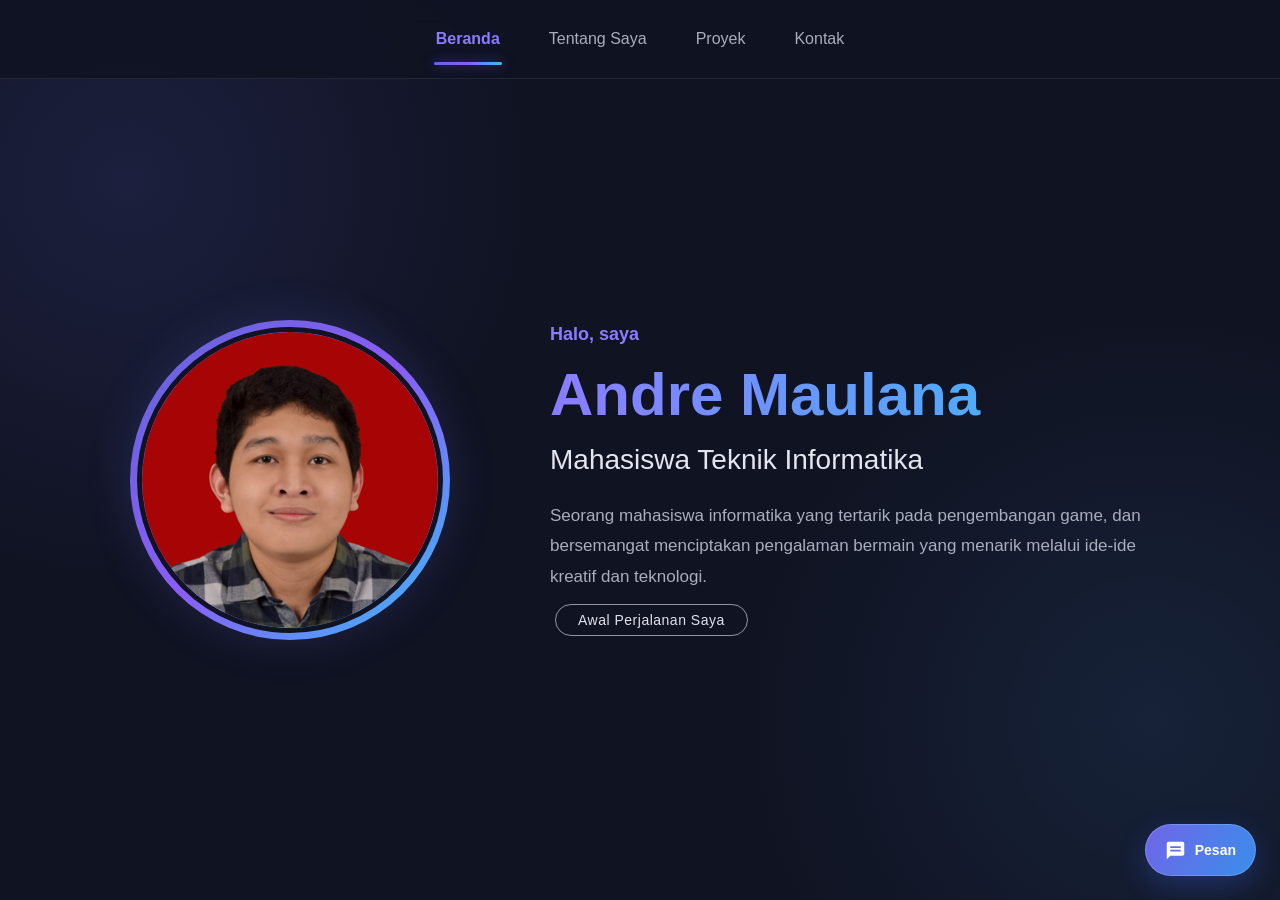
==== commit 4eeafde8: "Update halaman beranda dan kontak" ====
--- a/index.html
+++ b/index.html
@@ -5,20 +5,20 @@
     <meta charset="UTF-8">
     <meta name="viewport" content="width=device-width, initial-scale=1.0">
 
-    <title>Andre Maulana - Portfolio</title>
+    <title>Andre Maulana - Portofolio</title>
 
     <link rel="stylesheet" href="css/style.css">
 </head>
 
 <body>
-    <!-- Navigation -->
+    <!-- Navigasi -->
     <header class="navbar">
 
         <nav>
-            <a href="index.html">Home</a>
-            <a href="about.html">About</a>
-            <a href="project.html">Project</a>
-            <a href="contact.html">Contact</a>
+            <a href="index.html">Beranda</a>
+            <a href="about.html">Tentang Saya</a>
+            <a href="project.html">Proyek</a>
+            <a href="contact.html">Kontak</a>
         </nav>
     </header>
 
@@ -38,7 +38,7 @@
                 <div class="hero-content">
 
                     <p class="greeting">
-                        Hello, I'm
+                        Halo, saya
                     </p>
 
                     <h1>
@@ -50,97 +50,27 @@
                     </h2>
 
                     <p class="description">
-                        An Informatics Student & Game Developer Enthusiast, 
-                        driven to create engaging gaming experiences through creative ideas and technology.
+                        Seorang mahasiswa informatika yang tertarik pada pengembangan game, 
+                        dan bersemangat menciptakan pengalaman bermain yang menarik melalui ide-ide kreatif dan teknologi.
                     </p>
 
                     <p class="journey">
-                        The Start of My Journey
+                        Awal Perjalanan Saya
                     </p>
 
                 </div>
 
             </section>
 
-            <!-- My Personal Space -->
-            <section class="personal-space" id="personal-space">
-                <div class="personal-space-heading">
-                    <p class="personal-space-eyebrow">BEYOND THE CODE</p>
-                    <h2>My Personal Space</h2>
-                    <p>A little more about what I listen to, where I connect, and what I play.</p>
-                </div>
-
-                <div class="personal-space-grid">
-                    <!-- Spotify Playlist -->
-                    <article class="space-card spotify-card">
-                        <div class="space-card-heading">
-                            <span class="space-icon spotify-icon" aria-hidden="true">
-                                <svg viewBox="0 0 24 24"><path d="M12 2a10 10 0 1 0 0 20 10 10 0 0 0 0-20Zm4.59 14.42a.75.75 0 0 1-1.03.25c-2.82-1.72-6.37-2.11-10.55-1.16a.75.75 0 1 1-.33-1.46c4.58-1.05 8.51-.59 11.66 1.34.35.21.46.68.25 1.03Zm1.47-3.27a.94.94 0 0 1-1.29.31c-3.23-1.99-8.15-2.57-11.97-1.41a.94.94 0 1 1-.55-1.8c4.36-1.32 9.78-.68 13.5 1.61.44.27.58.85.31 1.29Zm.13-3.4c-3.87-2.3-10.26-2.52-13.96-1.39a1.13 1.13 0 1 1-.66-2.16c4.25-1.29 11.32-1.04 15.79 1.61a1.13 1.13 0 0 1-1.17 1.94Z"/></svg>
-                            </span>
-                            <div>
-                                <h3>My Spotify Playlist</h3>
-                                <p>Currently on repeat</p>
-                            </div>
-                        </div>
-                        <div class="spotify-embed-wrap">
-                            <iframe
-                                title="Spotify playlist"
-                                src="https://open.spotify.com/embed/playlist/0wyf0Ljpw8PHSHs7iFfiK2?utm_source=generator&theme=0"
-                                width="100%" height="352" frameborder="0"
-                                allow="autoplay; clipboard-write; encrypted-media; fullscreen; picture-in-picture"
-                                loading="lazy" referrerpolicy="strict-origin-when-cross-origin"></iframe>
-                        </div>
-                        <a class="space-external-link spotify-link" href="https://open.spotify.com/playlist/0wyf0Ljpw8PHSHs7iFfiK2?si=00b1a86e80014480" target="_blank" rel="noopener noreferrer">Open in Spotify <span aria-hidden="true">↗</span></a>
-                    </article>
-
-                    <!-- Discord Profile -->
-                    <article class="space-card discord-card">
-                        <div class="space-card-heading">
-                            <span class="space-icon discord-icon" aria-hidden="true">
-                                <svg viewBox="0 0 24 24"><path d="M19.73 5.1A18.2 18.2 0 0 0 15.24 3.7l-.22.45a16.7 16.7 0 0 1 4.02 1.54 13.8 13.8 0 0 0-14.08 0 16.7 16.7 0 0 1 4.02-1.54l-.22-.45A18.2 18.2 0 0 0 4.27 5.1C1.44 9.28.67 13.36 1.05 17.38a18.1 18.1 0 0 0 5.5 2.78l1.19-1.93a11.8 11.8 0 0 1-1.87-.9l.46-.36c3.61 1.67 7.53 1.67 11.1 0l.47.36c-.6.36-1.23.66-1.88.9l1.19 1.93a18.1 18.1 0 0 0 5.5-2.78c.45-4.66-.77-8.7-2.98-12.28ZM8.8 14.65c-1.08 0-1.97-.98-1.97-2.18s.87-2.18 1.97-2.18 1.99.98 1.97 2.18c0 1.2-.87 2.18-1.97 2.18Zm6.4 0c-1.08 0-1.97-.98-1.97-2.18s.87-2.18 1.97-2.18 1.99.98 1.97 2.18c0 1.2-.87 2.18-1.97 2.18Z"/></svg>
-                            </span>
-                            <div>
-                                <h3>Discord Profile</h3>
-                                <p>Let's connect and play</p>
-                            </div>
-                        </div>
-                        <div class="space-profile-visual discord-visual profile-screenshot-wrap">
-                            <img class="profile-screenshot discord-screenshot" src="assets/discord-profile-preview.jpg" alt="Cuplikan profil Discord minun dengan avatar anime, banner, nama profil, dan bio" loading="lazy">
-                            <div class="profile-image-caption"><span class="profile-live-dot"></span> minun · miinunn</div>
-                        </div>
-                        <p class="space-card-description">Connect with me on Discord for conversations, gaming, and community.</p>
-                        <a class="space-external-link discord-link" href="https://discord.com/users/867600068755456031" target="_blank" rel="noopener noreferrer">View Discord Profile <span aria-hidden="true">↗</span></a>
-                    </article>
-
-                    <!-- Steam Profile -->
-                    <article class="space-card steam-card">
-                        <div class="space-card-heading">
-                            <span class="space-icon steam-icon" aria-hidden="true">
-                                <svg viewBox="0 0 24 24"><path d="M12 2a10 10 0 0 0-9.94 8.93l5.37 2.22a3.15 3.15 0 0 1 1.78-.55c.12 0 .24.01.36.02l2.39-3.47v-.05a4.2 4.2 0 1 1 4.2 4.2h-.1l-3.41 2.44c0 .09.01.18.01.27a3.16 3.16 0 0 1-6.25.65l-3.84-1.59A10 10 0 1 0 12 2Zm-3.27 15.9a2.1 2.1 0 0 0 3.87-1.1c0-.16-.02-.32-.05-.47l-2.27-.94a2.1 2.1 0 0 0-1.55 2.51ZM16.16 12a2.8 2.8 0 1 0 0-5.6 2.8 2.8 0 0 0 0 5.6Z"/></svg>
-                            </span>
-                            <div>
-                                <h3>Steam Profile</h3>
-                                <p>My gaming library</p>
-                            </div>
-                        </div>
-                        <div class="space-profile-visual steam-visual profile-screenshot-wrap">
-                            <img class="profile-screenshot steam-screenshot" src="assets/steam-profile-preview.jpg" alt="Cuplikan profil Steam minuns kie level 2 dengan aktivitas Deadlock, Marvel Rivals, dan Counter-Strike 2" loading="lazy">
-                            <div class="profile-image-caption"><span class="profile-live-dot steam-dot"></span> minuns kie · Level 2</div>
-                        </div>
-                        <p class="space-card-description">Take a look at my Steam profile and the games I enjoy.</p>
-                        <a class="space-external-link steam-link" href="https://steamcommunity.com/profiles/76561199826013999/" target="_blank" rel="noopener noreferrer">View Steam Profile <span aria-hidden="true">↗</span></a>
-                    </article>
-                </div>
-         </section>
         </main>
     <script src="js/script.js"></script>    
 
-    <!-- Floating Message Widget -->
+    <!-- Fitur Pesan Mengambang -->
     <div class="message-widget" id="messageWidget">
         <section class="message-panel" id="messagePanel" aria-labelledby="messagePanelTitle" hidden>
             <div class="message-panel-header">
                 <div>
-                    <p class="message-eyebrow">LET'S TALK</p>
+                    <p class="message-eyebrow">MARI BERBICARA</p>
                     <h2 id="messagePanelTitle">Kirim Pesan</h2>
                 </div>
                 <button class="message-close" id="messageClose" type="button" aria-label="Tutup formulir">&times;</button>
@@ -165,7 +95,7 @@
             <svg viewBox="0 0 24 24" aria-hidden="true">
                 <path d="M20 2H4a2 2 0 0 0-2 2v18l4-4h14a2 2 0 0 0 2-2V4a2 2 0 0 0-2-2Zm-2 11H6v-2h12v2Zm0-4H6V7h12v2Z"/>
             </svg>
-            <span>Message</span>
+            <span>Pesan</span>
         </button>
     </div>
 
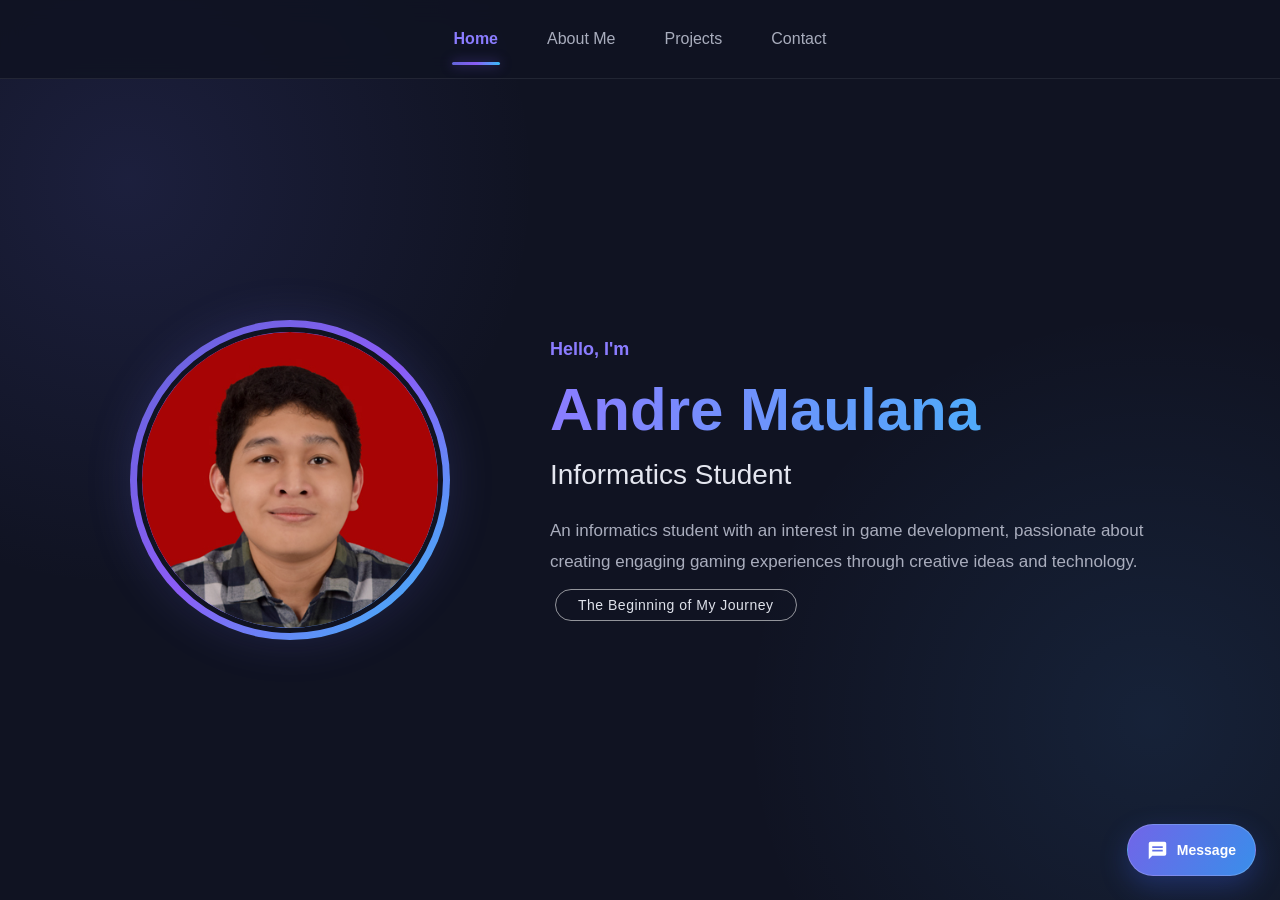
==== commit 8c942a64: "Translate portfolio into English" ====
--- a/index.html
+++ b/index.html
@@ -1,44 +1,44 @@
 <!DOCTYPE html>
-<html lang="id">
+<html lang="en">
 
 <head>
     <meta charset="UTF-8">
     <meta name="viewport" content="width=device-width, initial-scale=1.0">
 
-    <title>Andre Maulana - Portofolio</title>
+    <title>Andre Maulana - Portfolio</title>
 
     <link rel="stylesheet" href="css/style.css">
 </head>
 
 <body>
-    <!-- Navigasi -->
+    <!-- Navigation -->
     <header class="navbar">
 
         <nav>
-            <a href="index.html">Beranda</a>
-            <a href="about.html">Tentang Saya</a>
-            <a href="project.html">Proyek</a>
-            <a href="contact.html">Kontak</a>
+            <a href="index.html">Home</a>
+            <a href="about.html">About Me</a>
+            <a href="project.html">Projects</a>
+            <a href="contact.html">Contact</a>
         </nav>
     </header>
 
 
-    <!-- Halaman Utama -->
+    <!-- Home Page -->
         <main>
 
             <section class="hero">
 
-            <!-- Foto -->
+            <!-- Photo -->
                 <div class="profile">
-                    <img src="asset/3x4.png" alt="Foto Andre Maulana">
+                    <img src="asset/3x4.png" alt="Andre Maulana's Photo">
                 </div>
 
 
-            <!-- Deskripsi -->
+            <!-- Description -->
                 <div class="hero-content">
 
                     <p class="greeting">
-                        Halo, saya
+                        Hello, I'm
                     </p>
 
                     <h1>
@@ -46,16 +46,16 @@
                     </h1>
 
                     <h2>
-                        Mahasiswa Teknik Informatika
+                        Informatics Student
                     </h2>
 
                     <p class="description">
-                        Seorang mahasiswa informatika yang tertarik pada pengembangan game, 
-                        dan bersemangat menciptakan pengalaman bermain yang menarik melalui ide-ide kreatif dan teknologi.
+                        An informatics student with an interest in game development,
+                        passionate about creating engaging gaming experiences through creative ideas and technology.
                     </p>
 
                     <p class="journey">
-                        Awal Perjalanan Saya
+                        The Beginning of My Journey
                     </p>
 
                 </div>
@@ -63,42 +63,42 @@
             </section>
 
         </main>
-    <script src="js/script.js"></script>    
+    <script src="js/script.js"></script>
 
-    <!-- Fitur Pesan Mengambang -->
+    <!-- Floating Message Widget -->
     <div class="message-widget" id="messageWidget">
         <section class="message-panel" id="messagePanel" aria-labelledby="messagePanelTitle" hidden>
             <div class="message-panel-header">
                 <div>
-                    <p class="message-eyebrow">MARI BERBICARA</p>
-                    <h2 id="messagePanelTitle">Kirim Pesan</h2>
+                    <p class="message-eyebrow">LET'S TALK</p>
+                    <h2 id="messagePanelTitle">Send a Message</h2>
                 </div>
-                <button class="message-close" id="messageClose" type="button" aria-label="Tutup formulir">&times;</button>
+                <button class="message-close" id="messageClose" type="button" aria-label="Close form">&times;</button>
             </div>
-            <p class="message-description">Ada pertanyaan atau ingin berdiskusi? Kirim pesan melalui formulir ini.</p>
+            <p class="message-description">Have a question or want to discuss something? Send me a message using this form.</p>
             <form id="messageForm">
-                <label for="messageName">Nama</label>
-                <input id="messageName" name="name" type="text" placeholder="Nama kamu" required maxlength="100">
+                <label for="messageName">Name</label>
+                <input id="messageName" name="name" type="text" placeholder="Your name" required maxlength="100">
 
                 <label for="messageEmail">Email</label>
-                <input id="messageEmail" name="email" type="email" placeholder="nama@email.com" required maxlength="150">
+                <input id="messageEmail" name="email" type="email" placeholder="name@email.com" required maxlength="150">
 
-                <label for="messageText">Pesan</label>
-                <textarea id="messageText" name="message" rows="4" placeholder="Tulis pesan kamu..." required maxlength="3000"></textarea>
+                <label for="messageText">Message</label>
+                <textarea id="messageText" name="message" rows="4" placeholder="Write your message..." required maxlength="3000"></textarea>
 
-                <button class="message-submit" type="submit">Kirim Pesan <span aria-hidden="true">→</span></button>
-                <p class="message-note">Tombol kirim akan membuka aplikasi email kamu untuk mengirim pesan.</p>
+                <button class="message-submit" type="submit">Send Message <span aria-hidden="true">→</span></button>
+                <p class="message-note">The send button will open your email application to send the message.</p>
             </form>
         </section>
         <button class="message-toggle" id="messageToggle" type="button"
-                aria-expanded="false" aria-controls="messagePanel" aria-label="Buka formulir pesan">
+                aria-expanded="false" aria-controls="messagePanel" aria-label="Open message form">
             <svg viewBox="0 0 24 24" aria-hidden="true">
                 <path d="M20 2H4a2 2 0 0 0-2 2v18l4-4h14a2 2 0 0 0 2-2V4a2 2 0 0 0-2-2Zm-2 11H6v-2h12v2Zm0-4H6V7h12v2Z"/>
             </svg>
-            <span>Pesan</span>
+            <span>Message</span>
         </button>
     </div>
 
     <script src="js/message-widget.js"></script>
 </body>
-</html>+</html>
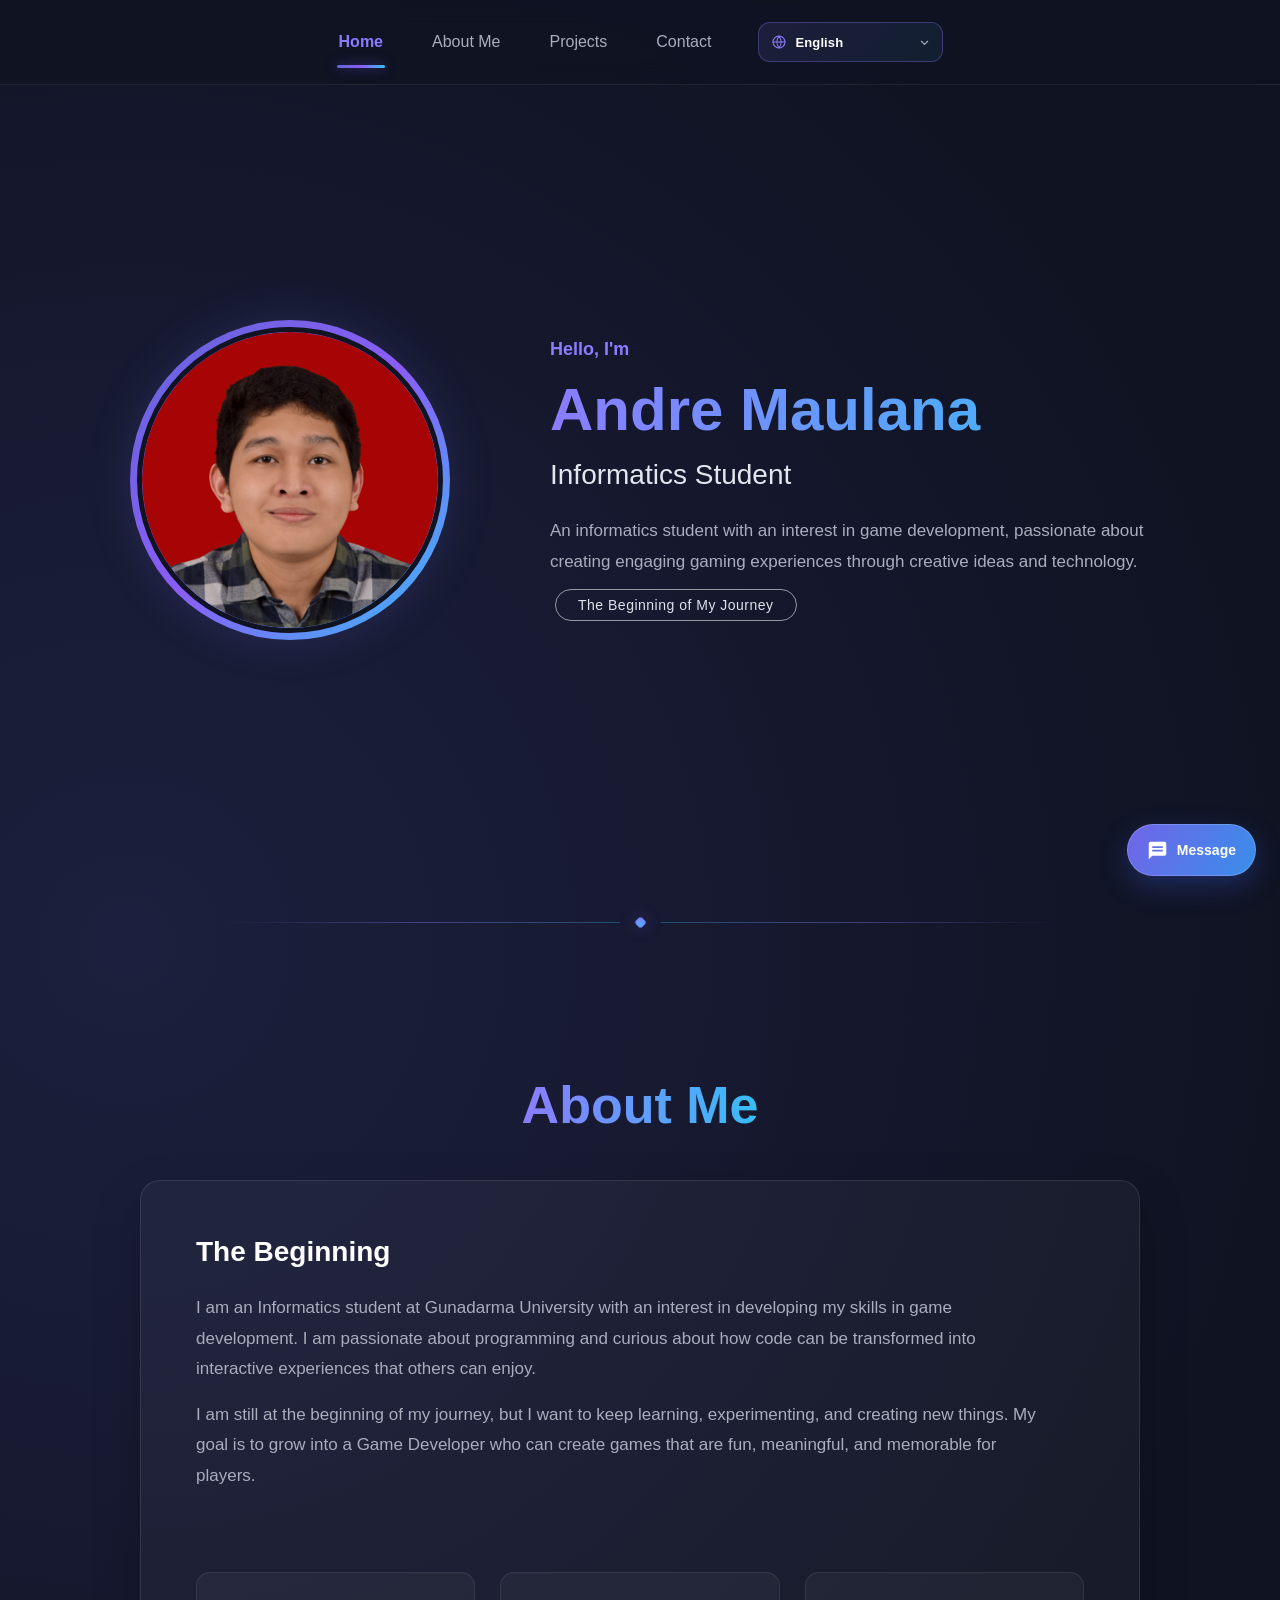
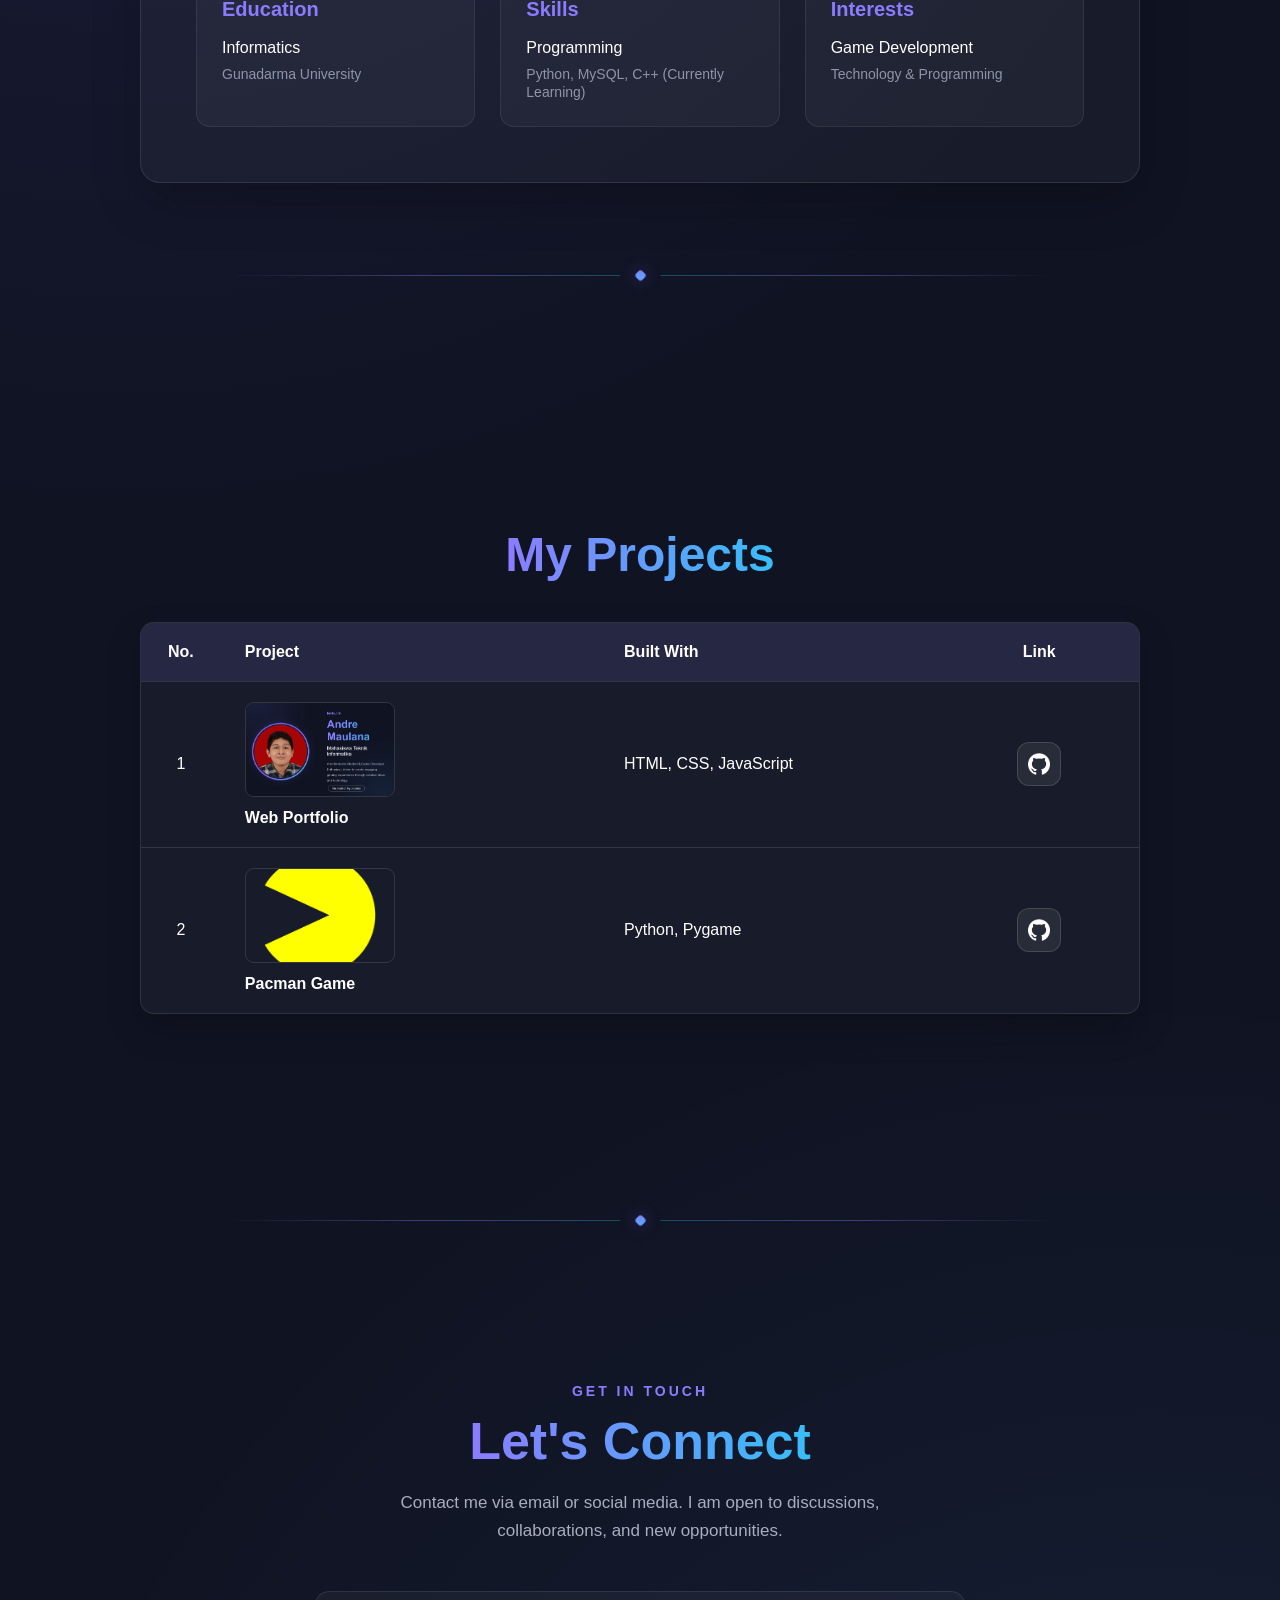
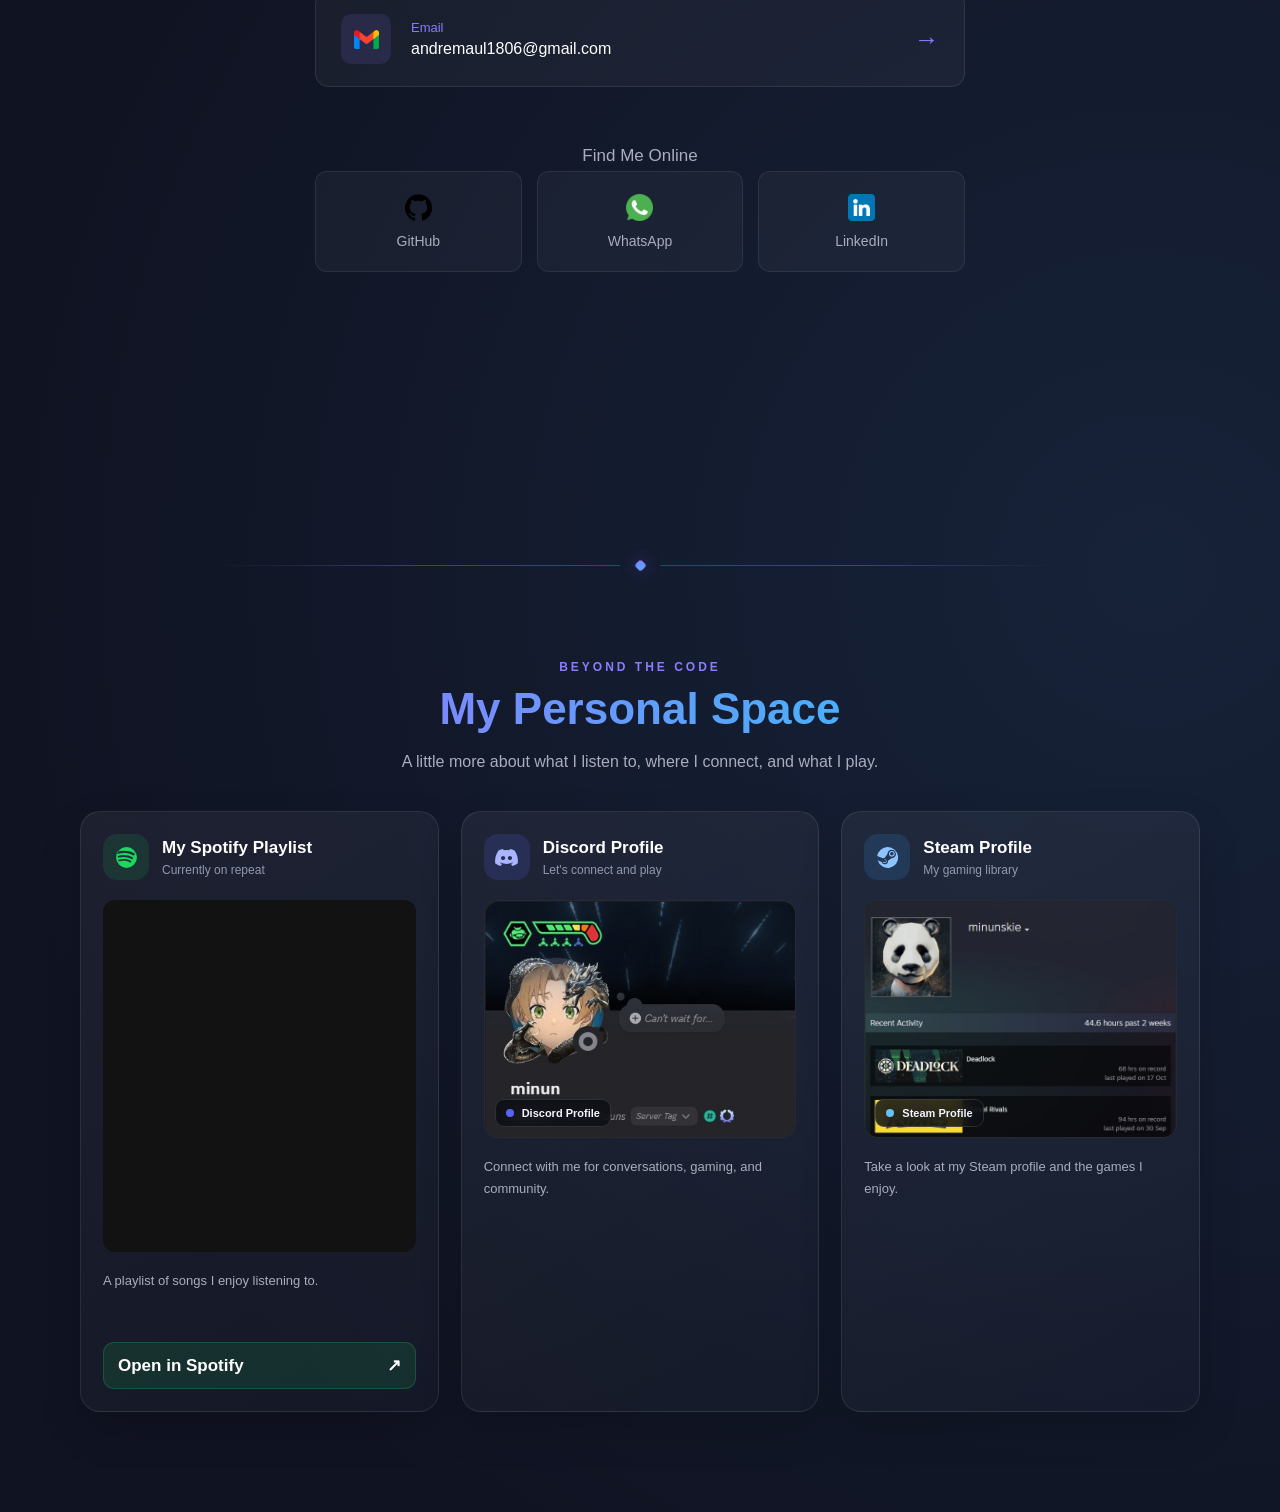
==== commit fe99de04: "Unify portfolio pages and polish navigation Co-authored-by: Copilot <223556219+Copilot@users.noreply" ====
--- a/index.html
+++ b/index.html
@@ -15,18 +15,22 @@
     <header class="navbar">
 
         <nav>
-            <a href="index.html">Home</a>
-            <a href="about.html">About Me</a>
-            <a href="project.html">Projects</a>
-            <a href="contact.html">Contact</a>
+            <a href="#home" data-i18n="nav_home">Home</a>
+            <a href="#about" data-i18n="nav_about">About Me</a>
+            <a href="#projects" data-i18n="nav_projects">Projects</a>
+            <a href="#contact" data-i18n="nav_contact">Contact</a>
+            <select class="language-selector" id="languageSelector" aria-label="Select language" data-i18n-aria-label="language_label">
+                <option value="en">English</option>
+                <option value="id">Bahasa Indonesia</option>
+            </select>
         </nav>
     </header>
 
 
     <!-- Home Page -->
-        <main>
-
-            <section class="hero">
+        <main class="portfolio-page">
+
+            <section class="hero" id="home">
 
             <!-- Photo -->
                 <div class="profile">
@@ -37,7 +41,7 @@
             <!-- Description -->
                 <div class="hero-content">
 
-                    <p class="greeting">
+                    <p class="greeting" data-i18n="home_greeting">
                         Hello, I'm
                     </p>
 
@@ -45,16 +49,16 @@
                         Andre Maulana
                     </h1>
 
-                    <h2>
+                    <h2 data-i18n="home_role">
                         Informatics Student
                     </h2>
 
-                    <p class="description">
+                    <p class="description" data-i18n="home_description">
                         An informatics student with an interest in game development,
                         passionate about creating engaging gaming experiences through creative ideas and technology.
                     </p>
 
-                    <p class="journey">
+                    <p class="journey" data-i18n="home_journey">
                         The Beginning of My Journey
                     </p>
 
@@ -62,7 +66,195 @@
 
             </section>
 
+            <div class="portfolio-divider" aria-hidden="true"><span></span></div>
+
+            <section class="about-page" id="about">
+                <h1 data-i18n="about_title">About Me</h1>
+                <div class="about-container">
+                    <div class="about-description">
+                        <h2 data-i18n="about_heading">The Beginning</h2>
+                        <p data-i18n="about_paragraph_one">
+                            I am an Informatics student at Gunadarma University with an interest in developing my skills in game development.
+                            I am passionate about programming and curious about how code can be transformed into interactive experiences that others can enjoy.
+                        </p>
+                        <p data-i18n="about_paragraph_two">
+                            I am still at the beginning of my journey, but I want to keep learning, experimenting, and creating new things.
+                            My goal is to grow into a Game Developer who can create games that are fun, meaningful, and memorable for players.
+                        </p>
+                    </div>
+                    <div class="about-cards">
+                        <div class="about-card">
+                            <h3 data-i18n="about_education">Education</h3>
+                            <p data-i18n="about_education_degree">Informatics</p>
+                            <span data-i18n="about_education_school">Gunadarma University</span>
+                        </div>
+                        <div class="about-card">
+                            <h3 data-i18n="about_skills">Skills</h3>
+                            <p data-i18n="about_skills_area">Programming</p>
+                            <span data-i18n="about_skills_detail">Python, MySQL, C++ (Currently Learning)</span>
+                        </div>
+                        <div class="about-card">
+                            <h3 data-i18n="about_interests">Interests</h3>
+                            <p data-i18n="about_interest_game">Game Development</p>
+                            <span data-i18n="about_interest_tech">Technology & Programming</span>
+                        </div>
+                    </div>
+                </div>
+            </section>
+
+            <div class="portfolio-divider" aria-hidden="true"><span></span></div>
+
+            <section class="page-content" id="projects">
+                <h1 data-i18n="projects_title">My Projects</h1>
+                <div class="project-table-wrapper">
+                    <table class="project-table">
+                        <thead>
+                            <tr>
+                                <th data-i18n="projects_number">No.</th>
+                                <th data-i18n="projects_project">Project</th>
+                                <th data-i18n="projects_built_with">Built With</th>
+                                <th data-i18n="projects_link">Link</th>
+                            </tr>
+                        </thead>
+                        <tbody>
+                            <tr>
+                                <td>1</td>
+                                <td>
+                                    <div class="project-title">
+                                        <img src="asset/profil.png" alt="Web Portfolio" class="project-thumbnail">
+                                        <span>Web Portfolio</span>
+                                    </div>
+                                </td>
+                                <td>HTML, CSS, JavaScript</td>
+                                <td>
+                                    <a class="github-link" href="https://github.com/lerrysisiput-source/profile" target="_blank"
+                                       rel="noopener noreferrer" aria-label="Open GitHub">
+                                        <img src="asset/GitHub.png" alt="GitHub" class="github-link-icon">
+                                    </a>
+                                </td>
+                            </tr>
+                            <tr>
+                                <td>2</td>
+                                <td>
+                                    <div class="project-title">
+                                        <img src="asset/pacman.webp" alt="Pacman Game" class="project-thumbnail">
+                                        <span>Pacman Game</span>
+                                    </div>
+                                </td>
+                                <td>Python, Pygame</td>
+                                <td>
+                                    <a class="github-link"
+                                       href="https://github.com/lerrysisiput-source/pacman-py"
+                                       target="_blank" rel="noopener noreferrer" aria-label="Open the Pacman Game repository on GitHub">
+                                        <img src="asset/GitHub.png" alt="GitHub" class="github-link-icon">
+                                    </a>
+                                </td>
+                            </tr>
+                        </tbody>
+                    </table>
+                </div>
+            </section>
+
+            <div class="portfolio-divider" aria-hidden="true"><span></span></div>
+
+            <section class="contact-page" id="contact">
+                <p class="contact-label" data-i18n="contact_label">GET IN TOUCH</p>
+                <h1 data-i18n="contact_title">Let's Connect</h1>
+                <p class="contact-intro" data-i18n="contact_intro">
+                    Contact me via email or social media. I am open to discussions, collaborations, and new opportunities.
+                </p>
+                <a href="mailto:andremaul1806@gmail.com" class="email-card">
+                    <div class="contact-icon"><img src="asset/gmail.png" alt="Email"></div>
+                    <div class="email-info">
+                        <span>Email</span>
+                        <p>andremaul1806@gmail.com</p>
+                    </div>
+                    <div class="arrow" aria-hidden="true">→</div>
+                </a>
+                <div class="online">
+                    <p class="find-online" data-i18n="contact_find_online">Find Me Online</p>
+                    <div class="contact-social">
+                        <a href="https://github.com/lerrysisiput-source" target="_blank" rel="noopener noreferrer" class="social-card">
+                            <img src="asset/GitHub.png" alt="GitHub"><span>GitHub</span>
+                        </a>
+                        <a href="https://wa.me/6285813204044" target="_blank" rel="noopener noreferrer" class="social-card">
+                            <img src="asset/whatsapp.png" alt="WhatsApp"><span>WhatsApp</span>
+                        </a>
+                        <a href="https://www.linkedin.com/in/andre-maulana-32977b440/?isSelfProfile=true"
+                           target="_blank" rel="noopener noreferrer" class="social-card">
+                            <img src="asset/linkedin.png" alt="LinkedIn"><span>LinkedIn</span>
+                        </a>
+                    </div>
+                </div>
+            </section>
+
+            <div class="portfolio-divider" aria-hidden="true"><span></span></div>
+
+            <section class="personal-space" id="personal-space" aria-labelledby="personalSpaceTitle">
+                <div class="personal-space-heading">
+                    <p class="personal-space-eyebrow" data-i18n="space_eyebrow">BEYOND THE CODE</p>
+                    <h2 id="personalSpaceTitle" data-i18n="space_heading">My Personal Space</h2>
+                    <p data-i18n="space_description">A little more about what I listen to, where I connect, and what I play.</p>
+                </div>
+                <div class="personal-space-grid">
+                    <article class="space-card spotify-card">
+                        <div class="space-card-heading">
+                            <div class="space-icon spotify-icon" aria-hidden="true">
+                                <svg viewBox="0 0 24 24"><path d="M12 2a10 10 0 1 0 0 20 10 10 0 0 0 0-20Zm4.59 14.43a.75.75 0 0 1-1.03.25c-2.82-1.72-6.37-2.11-10.55-1.16a.75.75 0 1 1-.33-1.46c4.58-1.04 8.52-.58 11.66 1.34.35.22.46.68.25 1.03Zm1.47-3.27a.94.94 0 0 1-1.29.31c-3.23-1.99-8.16-2.56-11.98-1.4a.94.94 0 1 1-.55-1.8c4.37-1.33 9.79-.69 13.51 1.6.44.27.58.85.31 1.29Zm.13-3.4c-3.87-2.3-10.26-2.51-13.96-1.39a1.13 1.13 0 1 1-.65-2.17c4.24-1.29 11.29-1.04 15.75 1.61a1.13 1.13 0 1 1-1.14 1.95Z"/></svg>
+                            </div>
+                            <div>
+                                <h3 data-i18n="space_spotify_title">My Spotify Playlist</h3>
+                                <p data-i18n="space_spotify_subtitle">Currently on repeat</p>
+                            </div>
+                        </div>
+                        <div class="spotify-embed-wrap">
+                            <iframe src="https://open.spotify.com/embed/playlist/0wyf0Ljpw8PHSHs7iFfiK2?utm_source=generator"
+                                    title="Spotify playlist" data-i18n-title="space_spotify_title" loading="lazy"
+                                    allow="autoplay; clipboard-write; encrypted-media; fullscreen; picture-in-picture"
+                                    referrerpolicy="strict-origin-when-cross-origin"></iframe>
+                        </div>
+                        <p class="space-card-description" data-i18n="space_spotify_description">A playlist of songs I enjoy listening to.</p>
+                        <a class="space-external-link spotify-link" href="https://open.spotify.com/playlist/0wyf0Ljpw8PHSHs7iFfiK2"
+                           target="_blank" rel="noopener noreferrer">
+                            <span data-i18n="space_spotify_link">Open in Spotify</span><span aria-hidden="true">↗</span>
+                        </a>
+                    </article>
+                    <article class="space-card">
+                        <div class="space-card-heading">
+                            <div class="space-icon discord-icon" aria-hidden="true">
+                                <svg viewBox="0 0 24 24"><path d="M19.7 5.3a18 18 0 0 0-4.4-1.4l-.6 1.2a16.7 16.7 0 0 0-5.4 0l-.6-1.2a18 18 0 0 0-4.4 1.4C1.5 9.4.7 13.4 1.1 17.4a18 18 0 0 0 5.4 2.7l1.2-2a11 11 0 0 1-1.9-.9l.5-.4a12.8 12.8 0 0 0 11.4 0l.5.4a11 11 0 0 1-1.9.9l1.2 2a18 18 0 0 0 5.4-2.7c.5-4.7-.8-8.6-3.2-12.1ZM8.7 14.5c-1.1 0-2-.9-2-2s.9-2 2-2 2 .9 2 2-.9 2-2 2Zm6.6 0c-1.1 0-2-.9-2-2s.9-2 2-2 2 .9 2 2-.9 2-2 2Z"/></svg>
+                            </div>
+                            <div>
+                                <h3 data-i18n="space_discord_title">Discord Profile</h3>
+                                <p data-i18n="space_discord_subtitle">Let's connect and play</p>
+                            </div>
+                        </div>
+                        <div class="space-profile-visual profile-screenshot-wrap">
+                            <img class="profile-screenshot" src="assets/discord-profile-preview.jpg" alt="Preview of my Discord profile">
+                            <span class="profile-image-caption"><span class="profile-live-dot"></span><span data-i18n="space_discord_caption">Discord Profile</span></span>
+                        </div>
+                        <p class="space-card-description" data-i18n="space_discord_description">Connect with me for conversations, gaming, and community.</p>
+                    </article>
+                    <article class="space-card">
+                        <div class="space-card-heading">
+                            <div class="space-icon steam-icon" aria-hidden="true">
+                                <svg viewBox="0 0 24 24"><path d="M12 2a10 10 0 0 0-9.9 8.6l5.4 2.2a3.1 3.1 0 0 1 1.8-.6h.2l2.4-3.5v-.1a4.1 4.1 0 1 1 4.1 4.1h-.1l-3.4 2.4v.2a3.1 3.1 0 0 1-6.1.9l-3.8-1.5A10 10 0 1 0 12 2Zm-3.5 14.3-1.2-.5a2.1 2.1 0 0 0 4 0 2.1 2.1 0 0 0-2.8-2l1.3.5a1.1 1.1 0 1 1-.8 2Zm7.7-5.2a2.7 2.7 0 1 0 0-5.4 2.7 2.7 0 0 0 0 5.4Zm0-1a1.7 1.7 0 1 1 0-3.4 1.7 1.7 0 0 1 0 3.4Z"/></svg>
+                            </div>
+                            <div>
+                                <h3 data-i18n="space_steam_title">Steam Profile</h3>
+                                <p data-i18n="space_steam_subtitle">My gaming library</p>
+                            </div>
+                        </div>
+                        <div class="space-profile-visual profile-screenshot-wrap">
+                            <img class="profile-screenshot" src="assets/steam-profile-preview.jpg" alt="Preview of my Steam profile">
+                            <span class="profile-image-caption"><span class="profile-live-dot steam-dot"></span><span data-i18n="space_steam_caption">Steam Profile</span></span>
+                        </div>
+                        <p class="space-card-description" data-i18n="space_steam_description">Take a look at my Steam profile and the games I enjoy.</p>
+                    </article>
+                </div>
+            </section>
         </main>
+
     <script src="js/script.js"></script>
 
     <!-- Floating Message Widget -->
@@ -70,32 +262,32 @@
         <section class="message-panel" id="messagePanel" aria-labelledby="messagePanelTitle" hidden>
             <div class="message-panel-header">
                 <div>
-                    <p class="message-eyebrow">LET'S TALK</p>
-                    <h2 id="messagePanelTitle">Send a Message</h2>
-                </div>
-                <button class="message-close" id="messageClose" type="button" aria-label="Close form">&times;</button>
+                    <p class="message-eyebrow" data-i18n="widget_eyebrow">LET'S TALK</p>
+                    <h2 id="messagePanelTitle" data-i18n="widget_title">Send a Message</h2>
+                </div>
+                <button class="message-close" id="messageClose" type="button" aria-label="Close form" data-i18n-aria-label="widget_close">&times;</button>
             </div>
-            <p class="message-description">Have a question or want to discuss something? Send me a message using this form.</p>
+            <p class="message-description" data-i18n="widget_description">Have a question or want to discuss something? Send me a message using this form.</p>
             <form id="messageForm">
-                <label for="messageName">Name</label>
-                <input id="messageName" name="name" type="text" placeholder="Your name" required maxlength="100">
-
-                <label for="messageEmail">Email</label>
-                <input id="messageEmail" name="email" type="email" placeholder="name@email.com" required maxlength="150">
-
-                <label for="messageText">Message</label>
-                <textarea id="messageText" name="message" rows="4" placeholder="Write your message..." required maxlength="3000"></textarea>
-
-                <button class="message-submit" type="submit">Send Message <span aria-hidden="true">→</span></button>
-                <p class="message-note">The send button will open your email application to send the message.</p>
+                <label for="messageName" data-i18n="widget_name">Name</label>
+                <input id="messageName" name="name" type="text" placeholder="Your name" data-i18n-placeholder="widget_name_placeholder" required maxlength="100">
+
+                <label for="messageEmail" data-i18n="widget_email">Email</label>
+                <input id="messageEmail" name="email" type="email" placeholder="name@email.com" data-i18n-placeholder="widget_email_placeholder" required maxlength="150">
+
+                <label for="messageText" data-i18n="widget_message">Message</label>
+                <textarea id="messageText" name="message" rows="4" placeholder="Write your message..." data-i18n-placeholder="widget_message_placeholder" required maxlength="3000"></textarea>
+
+                <button class="message-submit" type="submit"><span data-i18n="widget_send">Send Message</span> <span aria-hidden="true">→</span></button>
+                <p class="message-note" data-i18n="widget_note">The send button will open your email application to send the message.</p>
             </form>
         </section>
         <button class="message-toggle" id="messageToggle" type="button"
-                aria-expanded="false" aria-controls="messagePanel" aria-label="Open message form">
+                aria-expanded="false" aria-controls="messagePanel" aria-label="Open message form" data-i18n-aria-label="widget_open">
             <svg viewBox="0 0 24 24" aria-hidden="true">
                 <path d="M20 2H4a2 2 0 0 0-2 2v18l4-4h14a2 2 0 0 0 2-2V4a2 2 0 0 0-2-2Zm-2 11H6v-2h12v2Zm0-4H6V7h12v2Z"/>
             </svg>
-            <span>Message</span>
+            <span data-i18n="widget_toggle">Message</span>
         </button>
     </div>
 
--- a/css/style.css
+++ b/css/style.css
@@ -26,13 +26,6 @@
    PAGE TRANSITION
 ========================= */
 
-/*
-   Jangan membuat body menjadi opacity: 0.
-   Itu menyebabkan browser sempat menampilkan layar putih
-   ketika berpindah ke halaman berikutnya.
-
-   Sebagai gantinya, gunakan overlay gelap di atas halaman.
-*/
 body::before {
     content: "";
     position: fixed;
@@ -133,6 +126,45 @@
     box-shadow: 0 0 12px rgba(124, 92, 255, 0.55);
 }
 
+.language-selector {
+    min-height: 40px;
+    max-width: 190px;
+    padding: 8px 34px 8px 36px;
+    border: 1px solid rgba(139, 124, 255, 0.32);
+    border-radius: 12px;
+    appearance: none;
+    -webkit-appearance: none;
+    background:
+        url("data:image/svg+xml,%3Csvg xmlns='http://www.w3.org/2000/svg' viewBox='0 0 24 24' fill='none' stroke='%23a9adbd' stroke-width='1.8' stroke-linecap='round' stroke-linejoin='round'%3E%3Cpath d='m7 10 5 5 5-5'/%3E%3C/svg%3E") no-repeat right 10px center / 15px,
+        url("data:image/svg+xml,%3Csvg xmlns='http://www.w3.org/2000/svg' viewBox='0 0 24 24' fill='none' stroke='%238b7cff' stroke-width='1.6' stroke-linecap='round' stroke-linejoin='round'%3E%3Ccircle cx='12' cy='12' r='9'/%3E%3Cpath d='M3 12h18M12 3a15 15 0 0 1 0 18M12 3a15 15 0 0 0 0 18'/%3E%3C/svg%3E") no-repeat 12px center / 16px,
+        linear-gradient(135deg, rgba(139, 124, 255, 0.12), rgba(56, 189, 248, 0.07)),
+        rgba(16, 19, 34, 0.8);
+    color: #ffffff;
+    font: inherit;
+    font-size: 13px;
+    font-weight: 600;
+    letter-spacing: 0.01em;
+    cursor: pointer;
+    transition: border-color 0.25s ease, box-shadow 0.25s ease, background-color 0.25s ease;
+}
+
+.language-selector:hover {
+    border-color: rgba(139, 124, 255, 0.72);
+    box-shadow: 0 0 18px rgba(124, 92, 255, 0.18);
+}
+
+.language-selector:focus-visible {
+    outline: 2px solid #38bdf8;
+    outline-offset: 3px;
+    border-color: rgba(56, 189, 248, 0.8);
+    box-shadow: 0 0 20px rgba(56, 189, 248, 0.18);
+}
+
+.language-selector option {
+    background: #101322;
+    color: #ffffff;
+}
+
 
 /* =========================
    HOME
@@ -291,6 +323,45 @@
     line-height: 1.8;
 }
 
+.portfolio-page #home,
+.portfolio-page #about,
+.portfolio-page #projects,
+.portfolio-page #contact,
+.portfolio-page #personal-space {
+    scroll-margin-top: 84px;
+}
+
+.portfolio-divider {
+    display: flex;
+    align-items: center;
+    gap: 16px;
+    width: min(840px, calc(100% - 48px));
+    margin: 0 auto;
+    padding: 18px 0;
+}
+
+.portfolio-divider::before,
+.portfolio-divider::after {
+    content: "";
+    flex: 1;
+    height: 1px;
+    background: linear-gradient(90deg, transparent, rgba(139, 124, 255, 0.38), rgba(56, 189, 248, 0.32));
+}
+
+.portfolio-divider::after {
+    transform: rotate(180deg);
+}
+
+.portfolio-divider span {
+    width: 9px;
+    height: 9px;
+    flex: 0 0 9px;
+    border: 1px solid rgba(139, 124, 255, 0.7);
+    border-radius: 3px;
+    background: linear-gradient(135deg, #8b7cff, #38bdf8);
+    box-shadow: 0 0 16px rgba(124, 92, 255, 0.42);
+    transform: rotate(45deg);
+}
 
 /* =========================
    PROJECT TABLE
@@ -1024,6 +1095,17 @@
         padding: 7px 3px;
     }
 
+    .language-selector {
+        width: clamp(72px, 22vw, 104px);
+        min-height: 36px;
+        padding: 7px 23px 7px 30px;
+        background-position: right 6px center, 8px center, center;
+        background-size: 13px, 15px, auto;
+        font-size: 12px;
+        white-space: nowrap;
+        text-overflow: ellipsis;
+    }
+
     .navbar nav a.active::after {
         bottom: -5px;
         height: 2px;
@@ -1488,15 +1570,12 @@
     scroll-margin-top: 90px;
 }
 
-/* Subtle horizontal separator before My Personal Space */
-.personal-space::before {
-    content: "";
-    display: block;
-    width: min(760px, calc(100vw - 48px));
-    height: 1px;
-    margin: 0 auto 58px;
-    background: linear-gradient(90deg, transparent, rgba(139, 124, 255, 0.48), rgba(56, 189, 248, 0.42), transparent);
-}
+#about,
+#projects,
+#contact {
+    scroll-margin-top: 84px;
+}
+
 .personal-space-heading {
     max-width: 720px;
     margin: 0 auto 36px;
@@ -1670,6 +1749,11 @@
     .spotify-embed-wrap iframe { min-height: 300px; }
 }
 @media (max-width: 600px) {
+    .portfolio-divider {
+        width: calc(100% - 36px);
+        padding: 12px 0;
+    }
+
     .personal-space { width: calc(100% - 30px); padding: 48px 0 76px; }
     .personal-space-heading { margin-bottom: 25px; }
     .personal-space-heading > p:last-child { font-size: 14px; }
